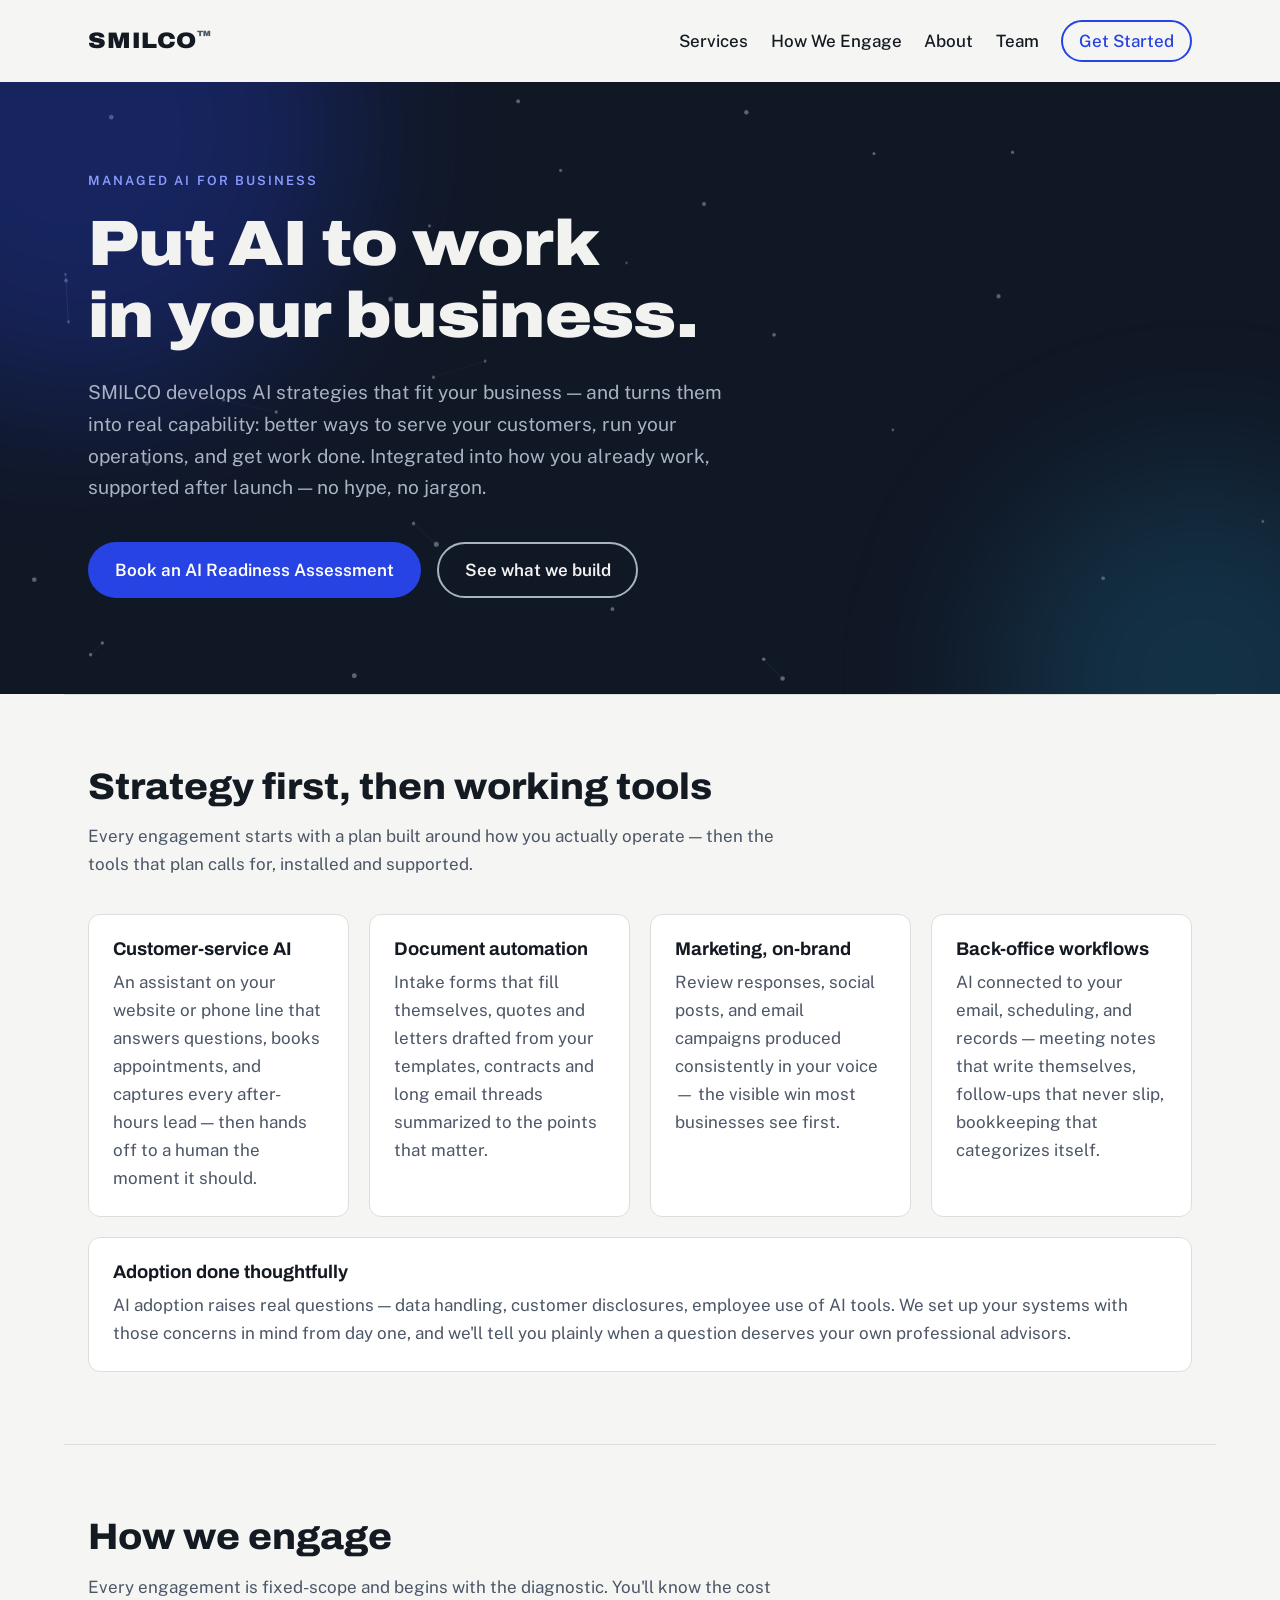
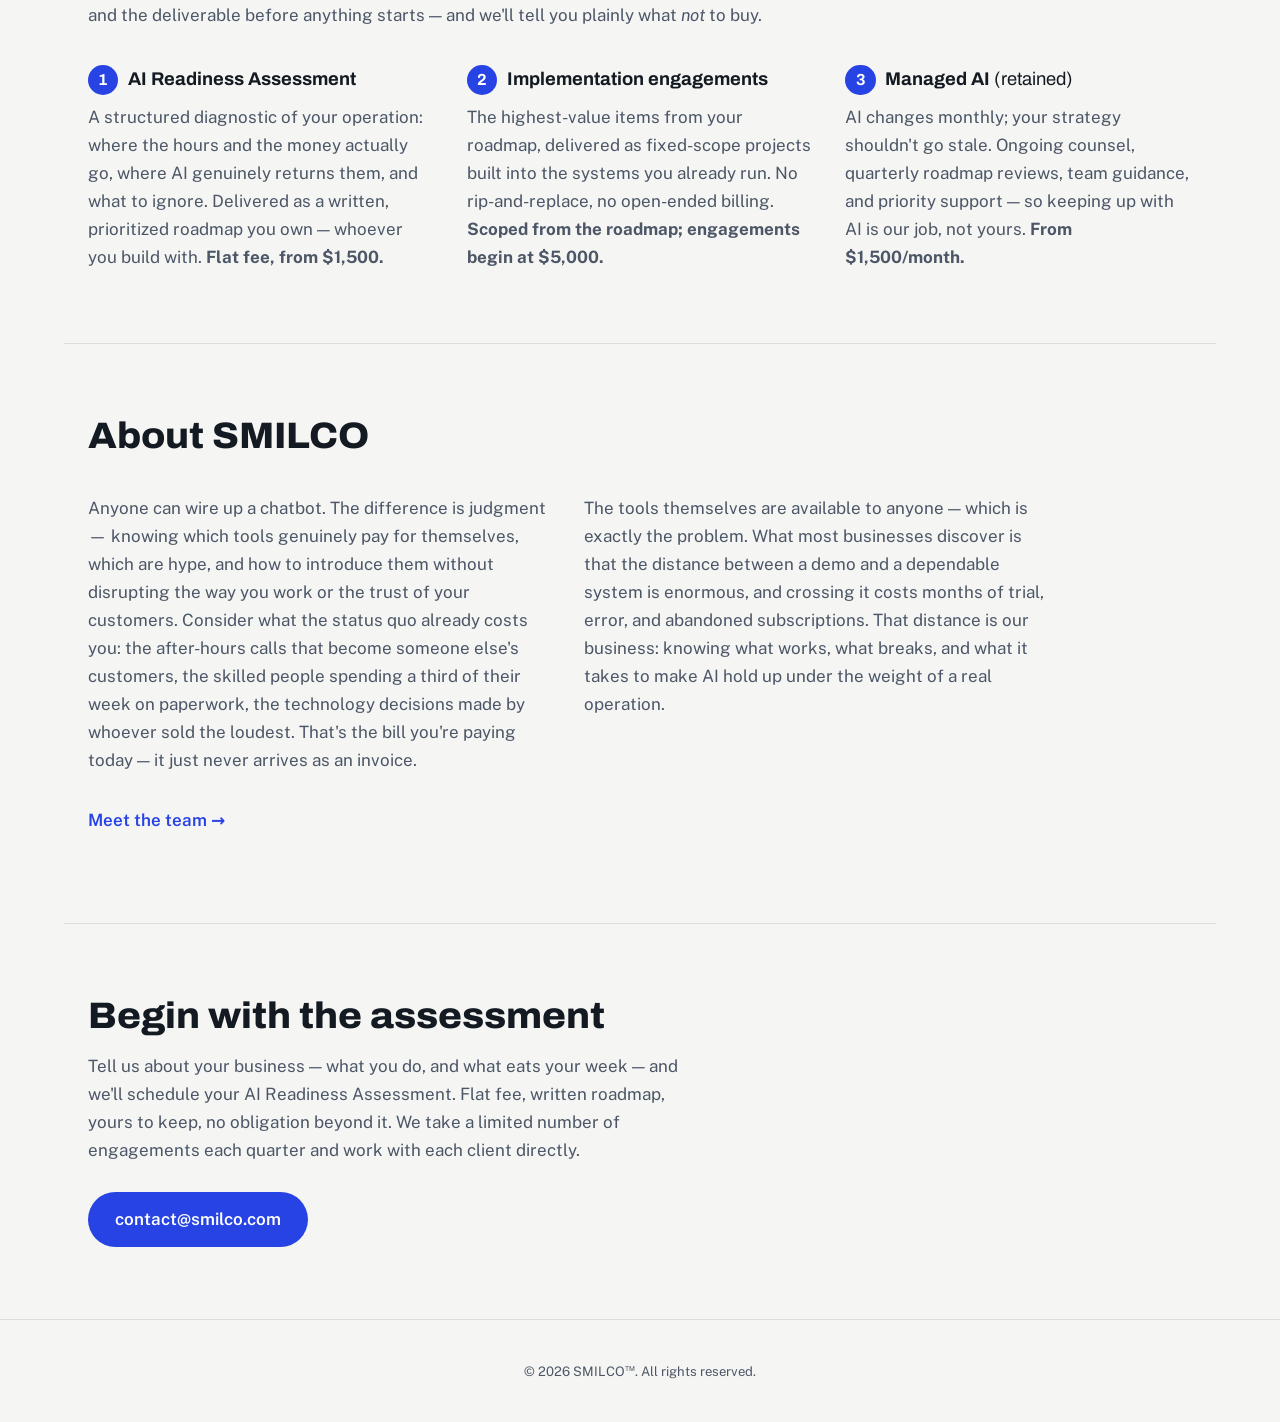
==== index.html @ 800ce917 "Category: Managed AI for business; de-small the copy Co-Authored-By: Claude Fable 5 <noreply@anthrop" ====
<!DOCTYPE html>
<html lang="en">
<head>
  <meta charset="UTF-8">
  <meta name="viewport" content="width=device-width, initial-scale=1.0">
  <title>SMILCO — Managed AI for Business</title>
  <meta name="description" content="SMILCO — managed AI for business. Strategy, implementation, and ongoing management: customer-service AI, document automation, marketing, and back-office workflows, run by principals with decades of operating experience.">
  <link rel="preconnect" href="https://fonts.googleapis.com">
  <link rel="preconnect" href="https://fonts.gstatic.com" crossorigin>
  <link href="https://fonts.googleapis.com/css2?family=Archivo:wdth,wght@62..125,400..900&family=Public+Sans:ital,wght@0,400;0,500;0,600;1,400&display=swap" rel="stylesheet">
  <link rel="stylesheet" href="css/style.css">
</head>
<body>

  <header class="site-header">
    <a class="wordmark" href="#top">SMILCO<span class="tm">™</span></a>
    <nav aria-label="Main">
      <a href="#services">Services</a>
      <a href="#how">How We Engage</a>
      <a href="#why">About</a>
      <a href="team.html">Team</a>
      <a class="nav-cta" href="#start">Get Started</a>
    </nav>
  </header>

  <main id="top">

    <section class="hero">
      <canvas id="starfield" aria-hidden="true"></canvas>
      <div class="glow one" aria-hidden="true"></div>
      <div class="glow two" aria-hidden="true"></div>
      <div class="hero-inner">
        <p class="eyebrow">Managed AI for business</p>
        <h1>Put AI to work<br>in your business.</h1>
        <p class="lede">
          SMILCO develops AI strategies that fit your business — and turns them
          into real capability: better ways to serve your customers, run your
          operations, and get work done. Integrated into how you already work,
          supported after launch — no hype, no jargon.
        </p>
        <div class="hero-actions">
          <a class="button" href="#start">Book an AI Readiness Assessment</a>
          <a class="button ghost" href="#services">See what we build</a>
        </div>
      </div>
    </section>

    <section id="services" class="services">
      <div class="section-head">
        <h2>Strategy first, then working tools</h2>
        <p>Every engagement starts with a plan built around how you actually operate — then the tools that plan calls for, installed and supported.</p>
      </div>
      <div class="service-grid">
        <article>
          <h3>Customer-service AI</h3>
          <p>An assistant on your website or phone line that answers questions,
             books appointments, and captures every after-hours lead — then hands
             off to a human the moment it should.</p>
        </article>
        <article>
          <h3>Document automation</h3>
          <p>Intake forms that fill themselves, quotes and letters drafted from
             your templates, contracts and long email threads summarized to the
             points that matter.</p>
        </article>
        <article>
          <h3>Marketing, on-brand</h3>
          <p>Review responses, social posts, and email campaigns produced
             consistently in your voice — the visible win most businesses
             see first.</p>
        </article>
        <article>
          <h3>Back-office workflows</h3>
          <p>AI connected to your email, scheduling, and records — meeting notes
             that write themselves, follow-ups that never slip, bookkeeping that
             categorizes itself.</p>
        </article>
        <article class="service-wide">
          <h3>Adoption done thoughtfully</h3>
          <p>AI adoption raises real questions — data handling, customer
             disclosures, employee use of AI tools. We set up your systems with
             those concerns in mind from day one, and we'll tell you plainly
             when a question deserves your own professional advisors.</p>
        </article>
      </div>
    </section>

    <section id="how" class="how">
      <div class="section-head">
        <h2>How we engage</h2>
        <p>Every engagement is fixed-scope and begins with the diagnostic. You'll know
           the cost and the deliverable before anything starts — and we'll tell you
           plainly what <em>not</em> to buy.</p>
      </div>
      <ol class="steps">
        <li>
          <h3>AI Readiness Assessment</h3>
          <p>A structured diagnostic of your operation: where the hours and the
             money actually go, where AI genuinely returns them, and what to
             ignore. Delivered as a written, prioritized roadmap you own —
             whoever you build with. <strong>Flat fee, from $1,500.</strong></p>
        </li>
        <li>
          <h3>Implementation engagements</h3>
          <p>The highest-value items from your roadmap, delivered as fixed-scope
             projects built into the systems you already run. No rip-and-replace,
             no open-ended billing. <strong>Scoped from the roadmap; engagements
             begin at $5,000.</strong></p>
        </li>
        <li>
          <h3>Managed AI <span style="font-weight:400">(retained)</span></h3>
          <p>AI changes monthly; your strategy shouldn't go stale. Ongoing counsel,
             quarterly roadmap reviews, team guidance, and priority support — so
             keeping up with AI is our job, not yours.
             <strong>From $1,500/month.</strong></p>
        </li>
      </ol>
    </section>

    <section id="why" class="why">
      <div class="section-head">
        <h2>About SMILCO</h2>
      </div>
      <div class="why-cols">
        <p>
          Anyone can wire up a chatbot. The difference is judgment — knowing
          which tools genuinely pay for themselves, which are hype, and how to
          introduce them without disrupting the way you work or the trust of
          your customers. Consider what the status quo already costs you: the
          after-hours calls that become someone else's customers, the skilled
          people spending a third of their week on paperwork, the technology
          decisions made by whoever sold the loudest. That's the bill you're
          paying today — it just never arrives as an invoice.
        </p>
        <p>
          The tools themselves are available to anyone — which is exactly the
          problem. What most businesses discover is that the distance between
          a demo and a dependable system is enormous, and crossing it costs
          months of trial, error, and abandoned subscriptions. That distance
          is our business: knowing what works, what breaks, and what it takes
          to make AI hold up under the weight of a real operation.
        </p>
      </div>
      <p class="team-link"><a href="team.html">Meet the team &rarr;</a></p>
    </section>

    <section id="start" class="start">
      <h2>Begin with the assessment</h2>
      <p>
        Tell us about your business — what you do, and what eats your week —
        and we'll schedule your AI Readiness Assessment. Flat fee, written
        roadmap, yours to keep, no obligation beyond it. We take a limited
        number of engagements each quarter and work with each client directly.
      </p>
      <a class="button" href="mailto:contact@smilco.com?subject=AI%20Readiness%20Assessment">contact@smilco.com</a>
    </section>

  </main>

  <footer class="site-footer">
    <p>&copy; 2026 SMILCO<sup>™</sup>. All rights reserved.</p>
  </footer>

  <script>
  (function () {
    if (window.matchMedia('(prefers-reduced-motion: reduce)').matches) return;
    var hero = document.querySelector('.hero');
    var canvas = document.getElementById('starfield');
    if (!hero || !canvas) return;
    var ctx = canvas.getContext('2d');
    var dpr = Math.min(window.devicePixelRatio || 1, 2);
    var W, H, points;

    // Constellations as normalized shapes; each drifts whole and names itself on dwell.
    var CONSTELLATIONS = [
      {
        name: 'L Y R A',
        shape: [
          { x: 0.00, y: 0.00, r: 2.6 },   // Vega
          { x: 0.045, y: 0.075, r: 1.6 }, // zeta
          { x: 0.135, y: 0.095, r: 1.5 }, // delta
          { x: 0.155, y: 0.21, r: 1.5 },  // gamma
          { x: 0.065, y: 0.19, r: 1.6 }   // beta
        ],
        lines: [[0,1],[1,2],[2,3],[3,4],[4,1]],
        home: { x: 0.62, y: 0.10 }, v: { x: 0.045, y: 0.02 }, size: 0.55
      },
      {
        name: 'L I B R A',
        shape: [
          { x: 0.00, y: 0.02, r: 2.0 },   // zubeneschamali (beta)
          { x: 0.11, y: 0.16, r: 2.1 },   // zubenelgenubi (alpha)
          { x: 0.22, y: 0.00, r: 1.6 },   // gamma
          { x: 0.15, y: 0.33, r: 1.5 },   // sigma
          { x: 0.30, y: 0.30, r: 1.4 }    // upsilon
        ],
        lines: [[0,1],[0,2],[1,2],[1,3],[2,4]],
        home: { x: 0.15, y: 0.45 }, v: { x: 0.035, y: -0.012 }, size: 0.5
      },
      {
        name: 'C O R O N A  B O R E A L I S',
        shape: [
          { x: 0.00, y: 0.10, r: 1.4 },   // iota
          { x: 0.07, y: 0.03, r: 1.5 },   // epsilon
          { x: 0.15, y: 0.00, r: 1.5 },   // delta
          { x: 0.23, y: 0.02, r: 2.3 },   // alphecca (alpha)
          { x: 0.31, y: 0.06, r: 1.5 },   // beta
          { x: 0.37, y: 0.13, r: 1.4 },   // theta
          { x: 0.41, y: 0.22, r: 1.3 }    // tau
        ],
        lines: [[0,1],[1,2],[2,3],[3,4],[4,5],[5,6]],
        home: { x: 0.55, y: 0.30 }, v: { x: -0.03, y: 0.015 }, size: 0.45
      }
    ];
    var mouse = { x: -9999, y: -9999 };
    var DWELL_MS = 550;   // linger this long before a name appears

    function resize() {
      var rect = hero.getBoundingClientRect();
      W = rect.width; H = rect.height;
      canvas.width = W * dpr; canvas.height = H * dpr;
      canvas.style.width = W + 'px'; canvas.style.height = H + 'px';
      ctx.setTransform(dpr, 0, 0, dpr, 0, 0);
      var count = Math.max(24, Math.min(60, Math.round(W * H / 24000)));
      points = [];
      for (var i = 0; i < count; i++) {
        points.push({
          x: Math.random() * W,
          y: Math.random() * H,
          vx: (Math.random() - 0.5) * 0.2,
          vy: (Math.random() - 0.5) * 0.2,
          r: 1 + Math.random() * 1.5
        });
      }
    }

    // One constellation at a time, appearing infrequently.
    var active = null;
    var nextAppearance = performance.now() + 15000 + Math.random() * 30000;
    var lastIndex = -1;

    function spawnConstellation() {
      var i;
      do { i = Math.floor(Math.random() * CONSTELLATIONS.length); }
      while (CONSTELLATIONS.length > 1 && i === lastIndex);
      lastIndex = i;
      var c = CONSTELLATIONS[i];
      var scale = Math.min(W, H) * c.size;
      var fromLeft = Math.random() < 0.5;
      active = {
        def: c,
        scale: scale,
        x: fromLeft ? -scale * 0.5 : W + scale * 0.1,
        y: H * (0.08 + Math.random() * 0.4),
        vx: (fromLeft ? 1 : -1) * (0.03 + Math.random() * 0.02),
        vy: (Math.random() - 0.5) * 0.015,
        born: performance.now(),
        hoverStart: 0,
        labelAlpha: 0
      };
    }

    var LINK = 120;
    function frame() {
      ctx.clearRect(0, 0, W, H);

      for (var i = 0; i < points.length; i++) {
        var p = points[i];
        p.x += p.vx; p.y += p.vy;
        if (p.x < -20) p.x = W + 20; else if (p.x > W + 20) p.x = -20;
        if (p.y < -20) p.y = H + 20; else if (p.y > H + 20) p.y = -20;
      }
      for (var i = 0; i < points.length; i++) {
        for (var j = i + 1; j < points.length; j++) {
          var a = points[i], b = points[j];
          var dx = a.x - b.x, dy = a.y - b.y;
          var d = Math.sqrt(dx * dx + dy * dy);
          if (d < LINK) {
            ctx.strokeStyle = 'rgba(139, 155, 255,' + (0.14 * (1 - d / LINK)) + ')';
            ctx.lineWidth = 1;
            ctx.beginPath(); ctx.moveTo(a.x, a.y); ctx.lineTo(b.x, b.y); ctx.stroke();
          }
        }
      }
      for (var i = 0; i < points.length; i++) {
        var p = points[i];
        ctx.fillStyle = 'rgba(169, 178, 194, 0.5)';
        ctx.beginPath(); ctx.arc(p.x, p.y, p.r, 0, Math.PI * 2); ctx.fill();
      }

      // Occasional visitor: at most one constellation, drifting through.
      var now = performance.now();
      if (!active && now > nextAppearance) spawnConstellation();

      if (active) {
        active.x += active.vx; active.y += active.vy;
        var gone = (active.vx > 0 && active.x - active.scale * 0.1 > W) ||
                   (active.vx < 0 && active.x + active.scale * 0.5 < 0);
        if (gone) {
          active = null;
          nextAppearance = now + 60000 + Math.random() * 120000; // 1–3 quiet minutes
        }
      }

      if (active) {
        // Fade in over first ~6s of life; brightness capped subtle.
        var age = (now - active.born) / 6000;
        var vis = Math.min(1, age);
        var def = active.def;
        var pts = def.shape.map(function (s) {
          return { x: active.x + s.x * active.scale, y: active.y + s.y * active.scale, r: s.r };
        });
        ctx.strokeStyle = 'rgba(200, 210, 255,' + (0.22 * vis) + ')';
        ctx.lineWidth = 1;
        for (var k = 0; k < def.lines.length; k++) {
          var l = def.lines[k];
          ctx.beginPath(); ctx.moveTo(pts[l[0]].x, pts[l[0]].y); ctx.lineTo(pts[l[1]].x, pts[l[1]].y); ctx.stroke();
        }
        for (var k = 0; k < pts.length; k++) {
          ctx.fillStyle = k === 0
            ? 'rgba(235, 240, 255,' + (0.95 * vis) + ')'
            : 'rgba(210, 220, 250,' + (0.8 * vis) + ')';
          ctx.beginPath(); ctx.arc(pts[k].x, pts[k].y, pts[k].r, 0, Math.PI * 2); ctx.fill();
        }

        // Dwell-hover: linger near it and its name fades in.
        var minX = pts[0].x, maxX = pts[0].x, minY = pts[0].y, maxY = pts[0].y;
        for (var k = 1; k < pts.length; k++) {
          minX = Math.min(minX, pts[k].x); maxX = Math.max(maxX, pts[k].x);
          minY = Math.min(minY, pts[k].y); maxY = Math.max(maxY, pts[k].y);
        }
        var PAD = 28;
        var near = mouse.x > minX - PAD && mouse.x < maxX + PAD &&
                   mouse.y > minY - PAD && mouse.y < maxY + PAD;
        if (near) {
          if (!active.hoverStart) active.hoverStart = now;
          if (now - active.hoverStart > DWELL_MS) active.labelAlpha = Math.min(1, active.labelAlpha + 0.04);
        } else {
          active.hoverStart = 0;
          active.labelAlpha = Math.max(0, active.labelAlpha - 0.03);
        }
        if (active.labelAlpha > 0) {
          ctx.font = '500 12px "Public Sans", system-ui, sans-serif';
          ctx.textAlign = 'left';
          ctx.textBaseline = 'middle';
          var lx = maxX + 16, ly = minY + (maxY - minY) * 0.5;
          if (lx + 110 > W) { ctx.textAlign = 'right'; lx = minX - 16; }
          ctx.fillStyle = 'rgba(200, 210, 255,' + (0.55 * active.labelAlpha * vis) + ')';
          ctx.fillText(def.name, lx, ly);
        }
      }

      requestAnimationFrame(frame);
    }

    hero.addEventListener('mousemove', function (e) {
      var rect = canvas.getBoundingClientRect();
      mouse.x = e.clientX - rect.left;
      mouse.y = e.clientY - rect.top;
    });
    hero.addEventListener('mouseleave', function () {
      mouse.x = -9999; mouse.y = -9999;
    });

    window.addEventListener('resize', resize);
    resize();
    requestAnimationFrame(frame);
  })();
  </script>

</body>
</html>
---- css/style.css ----
:root {
  --paper: #F5F6F4;
  --panel: #FFFFFF;
  --ink: #141A22;
  --slate: #4C5666;
  --accent: #2743E3;
  --accent-ink: #1B2FA8;
  --hero-bg: #101725;
  --hero-ink: #F2F3F0;
  --hero-slate: #A9B2C2;
  --line: #DCDFD9;
}

@media (prefers-color-scheme: dark) {
  :root {
    --paper: #12151B;
    --panel: #1A1F28;
    --ink: #ECEDE8;
    --slate: #A4ADBC;
    --accent: #7A8DFF;
    --accent-ink: #9DACFF;
    --hero-bg: #0B0F16;
    --line: #2A2F3A;
  }
}

* { box-sizing: border-box; }

body {
  margin: 0;
  background: var(--paper);
  color: var(--ink);
  font-family: "Public Sans", system-ui, sans-serif;
  font-size: 1.0625rem;
  line-height: 1.65;
}

h1, h2, h3, .wordmark {
  font-family: "Archivo", system-ui, sans-serif;
  line-height: 1.12;
  text-wrap: balance;
  margin: 0;
}

/* Header */
.site-header {
  display: flex;
  align-items: center;
  justify-content: space-between;
  gap: 1.5rem;
  max-width: 72rem;
  margin: 0 auto;
  padding: 1.25rem 1.5rem;
}

.wordmark {
  font-weight: 900;
  font-stretch: 110%;
  font-size: 1.4rem;
  letter-spacing: 0.04em;
  color: var(--ink);
  text-decoration: none;
}

.wordmark .tm { font-size: 0.6em; vertical-align: super; color: var(--slate); }

.site-header nav { display: flex; align-items: center; gap: 1.4rem; flex-wrap: wrap; }

.site-header nav a { color: var(--ink); text-decoration: none; font-weight: 500; }
.site-header nav a:hover { color: var(--accent); }

.nav-cta {
  border: 2px solid var(--accent);
  border-radius: 999px;
  padding: 0.3rem 1rem;
  color: var(--accent) !important;
}
.nav-cta:hover { background: var(--accent); color: #fff !important; }

/* Buttons */
.button {
  display: inline-block;
  background: var(--accent);
  color: #fff;
  font-weight: 600;
  text-decoration: none;
  padding: 0.85rem 1.7rem;
  border-radius: 999px;
}
.button:hover { background: var(--accent-ink); }

.button.ghost {
  background: transparent;
  border: 2px solid var(--hero-slate);
  color: var(--hero-ink);
  padding: calc(0.85rem - 2px) calc(1.7rem - 2px);
}
.button.ghost:hover { border-color: var(--hero-ink); background: transparent; }

/* Hero — dark panel with star field */
.hero {
  background: var(--hero-bg);
  color: var(--hero-ink);
  position: relative;
  overflow: hidden;
}

.hero #starfield {
  position: absolute;
  inset: 0;
  z-index: 0;
}

.hero .glow {
  position: absolute;
  border-radius: 50%;
  filter: blur(80px);
  opacity: 0.3;
  z-index: 0;
  animation: drift 30s ease-in-out infinite alternate;
}

.hero .glow.one {
  width: 34rem; height: 34rem;
  left: -12rem; top: -14rem;
  background: #2743E3;
}

.hero .glow.two {
  width: 26rem; height: 26rem;
  right: -8rem; bottom: -12rem;
  background: #1B6E8F;
  animation-duration: 40s;
  animation-delay: -15s;
}

@keyframes drift {
  from { transform: translate(0, 0) scale(1); }
  to   { transform: translate(6rem, 4rem) scale(1.15); }
}

.hero-inner { position: relative; z-index: 1; }

@media (prefers-reduced-motion: reduce) {
  .hero .glow { animation: none; }
  .hero #starfield { display: none; }
}

.hero-inner {
  max-width: 72rem;
  margin: 0 auto;
  padding: 5.5rem 1.5rem 6rem;
}

.eyebrow {
  text-transform: uppercase;
  letter-spacing: 0.16em;
  font-size: 0.8rem;
  font-weight: 600;
  color: var(--accent-ink);
  margin: 0 0 1.1rem;
}

.hero .eyebrow { color: #8B9BFF; }

.hero h1 {
  font-weight: 900;
  font-stretch: 112%;
  font-size: clamp(2.2rem, 5.5vw, 4rem);
  letter-spacing: -0.01em;
}

.hero .lede {
  max-width: 40rem;
  font-size: 1.2rem;
  color: var(--hero-slate);
  margin: 1.6rem 0 2.4rem;
}

.hero-actions { display: flex; gap: 1rem; flex-wrap: wrap; }

/* Section scaffolding */
main > section:not(.hero) {
  max-width: 72rem;
  margin: 0 auto;
  padding: 4.5rem 1.5rem;
}

main > section + section:not(.hero) { border-top: 1px solid var(--line); }

.section-head { max-width: 44rem; margin-bottom: 2.25rem; }

h2 {
  font-weight: 800;
  font-stretch: 105%;
  font-size: clamp(1.6rem, 3.5vw, 2.3rem);
  margin-bottom: 0.9rem;
}

.section-head p { color: var(--slate); margin: 0; }

/* Services */
.service-grid {
  display: grid;
  grid-template-columns: repeat(auto-fit, minmax(16rem, 1fr));
  gap: 1.25rem;
}

.service-grid article {
  background: var(--panel);
  border: 1px solid var(--line);
  border-radius: 12px;
  padding: 1.5rem;
}

.service-grid .service-wide { grid-column: 1 / -1; }

.service-grid h3 { font-weight: 700; font-size: 1.15rem; margin-bottom: 0.5rem; }
.service-grid p { margin: 0; color: var(--slate); }

/* How it works */
.steps {
  list-style: none;
  counter-reset: step;
  margin: 0;
  padding: 0;
  display: grid;
  grid-template-columns: repeat(auto-fit, minmax(16rem, 1fr));
  gap: 2rem;
}

.steps li { counter-increment: step; }

.steps h3 {
  font-weight: 700;
  font-size: 1.15rem;
  margin-bottom: 0.5rem;
}

.steps h3::before {
  content: counter(step);
  display: inline-flex;
  align-items: center;
  justify-content: center;
  width: 1.9rem;
  height: 1.9rem;
  margin-right: 0.6rem;
  border-radius: 50%;
  background: var(--accent);
  color: #fff;
  font-size: 1rem;
  font-weight: 700;
}

.steps p { margin: 0; color: var(--slate); }

/* Why */
.why-cols {
  display: grid;
  grid-template-columns: repeat(auto-fit, minmax(20rem, 1fr));
  gap: 2rem;
  max-width: 60rem;
}

.why-cols p { margin: 0; color: var(--slate); }
.why-cols strong { color: var(--ink); }

.team {
  display: grid;
  grid-template-columns: repeat(auto-fit, minmax(20rem, 1fr));
  gap: 1.25rem;
  margin-top: 2.5rem;
  max-width: 60rem;
}

.person {
  background: var(--panel);
  border: 1px solid var(--line);
  border-radius: 12px;
  padding: 1.75rem;
}

.person h3 {
  font-weight: 700;
  font-size: 1.2rem;
  margin-bottom: 0.75rem;
  display: flex;
  align-items: baseline;
  gap: 0.75rem;
  flex-wrap: wrap;
}

.person .role {
  font-family: "Public Sans", system-ui, sans-serif;
  font-size: 0.78rem;
  font-weight: 600;
  text-transform: uppercase;
  letter-spacing: 0.08em;
  color: var(--accent-ink);
}

.person p { margin: 0; color: var(--slate); }
.person strong { color: var(--ink); }

/* Start */
.start { text-align: left; }
.start p { max-width: 38rem; color: var(--slate); margin: 0 0 1.75rem; }

/* Footer */
.site-footer {
  border-top: 1px solid var(--line);
  padding: 2rem 1.5rem;
  font-size: 0.82rem;
  color: var(--slate);
  text-align: center;
}

.site-footer p { max-width: 56rem; margin: 0.4rem auto; }

/* Team page */
.team-link { margin-top: 2rem; }
.team-link a { color: var(--accent); font-weight: 600; text-decoration: none; }
.team-link a:hover { text-decoration: underline; }
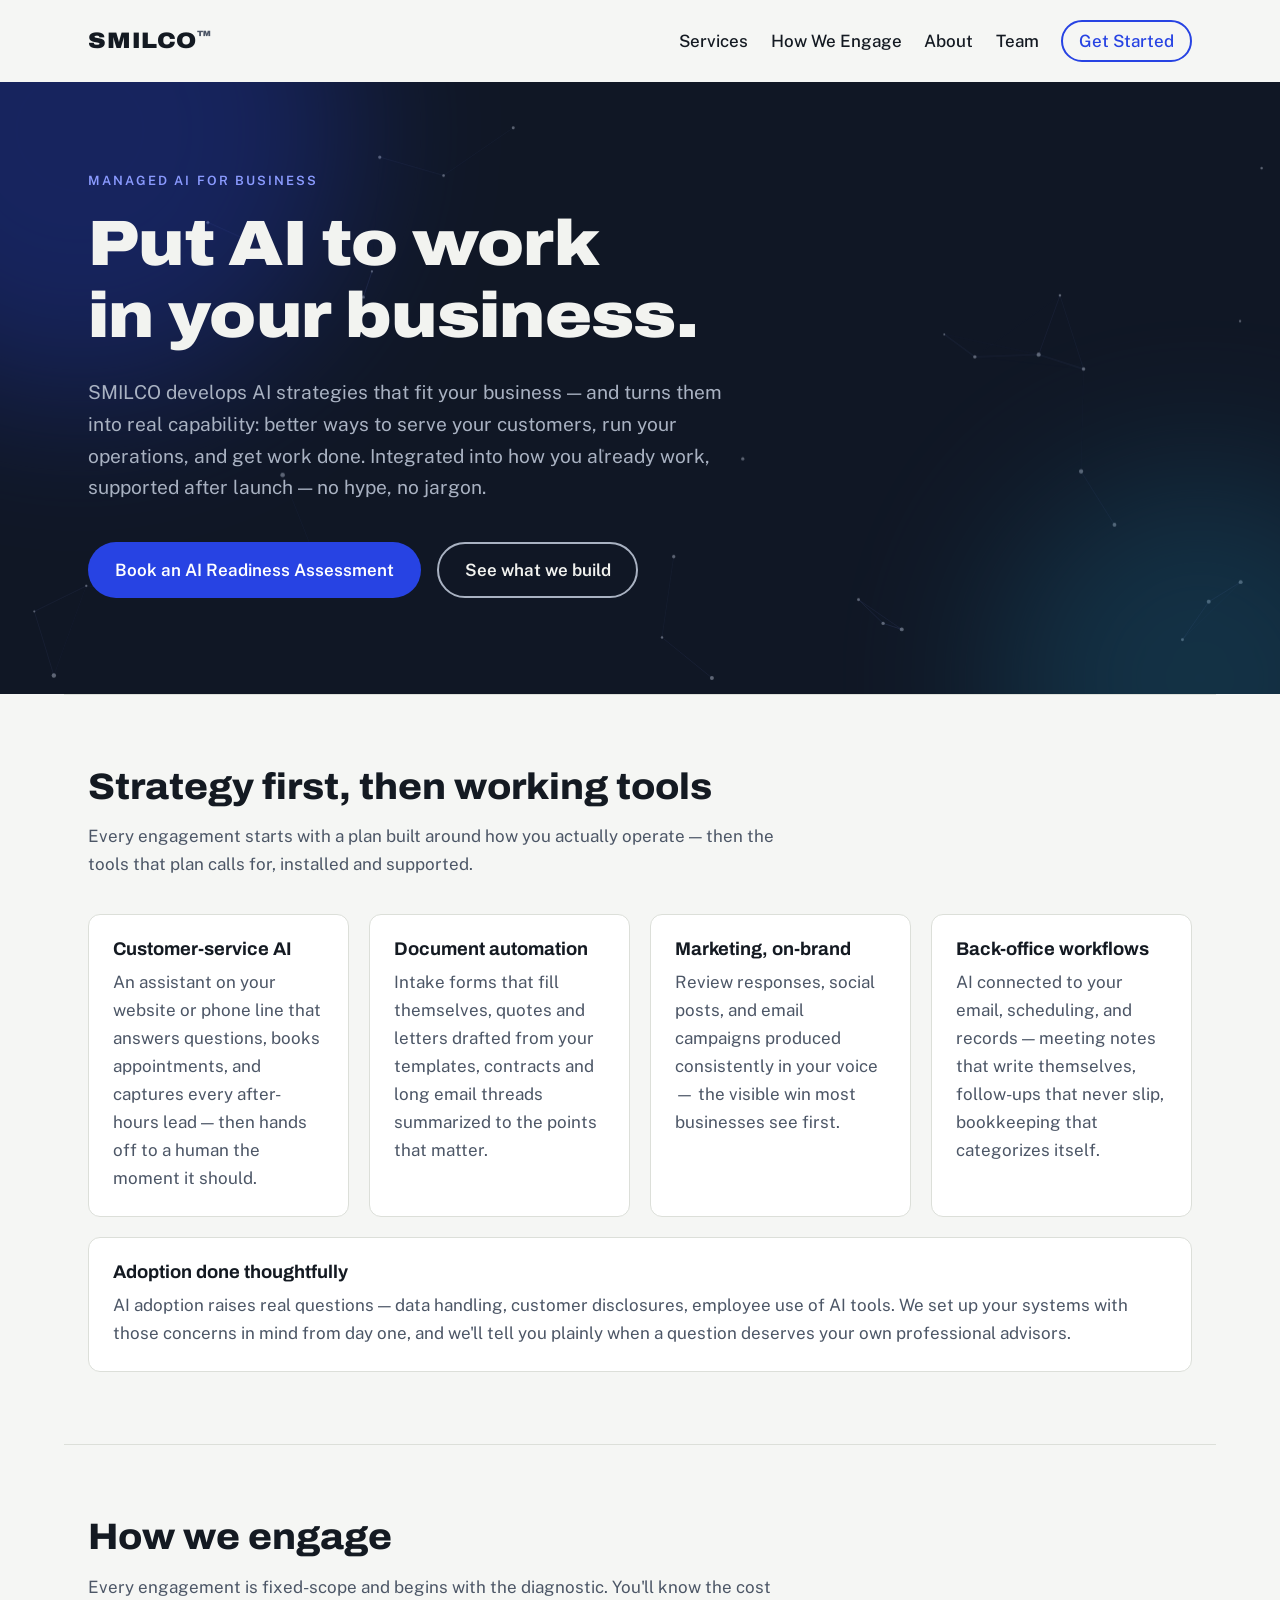
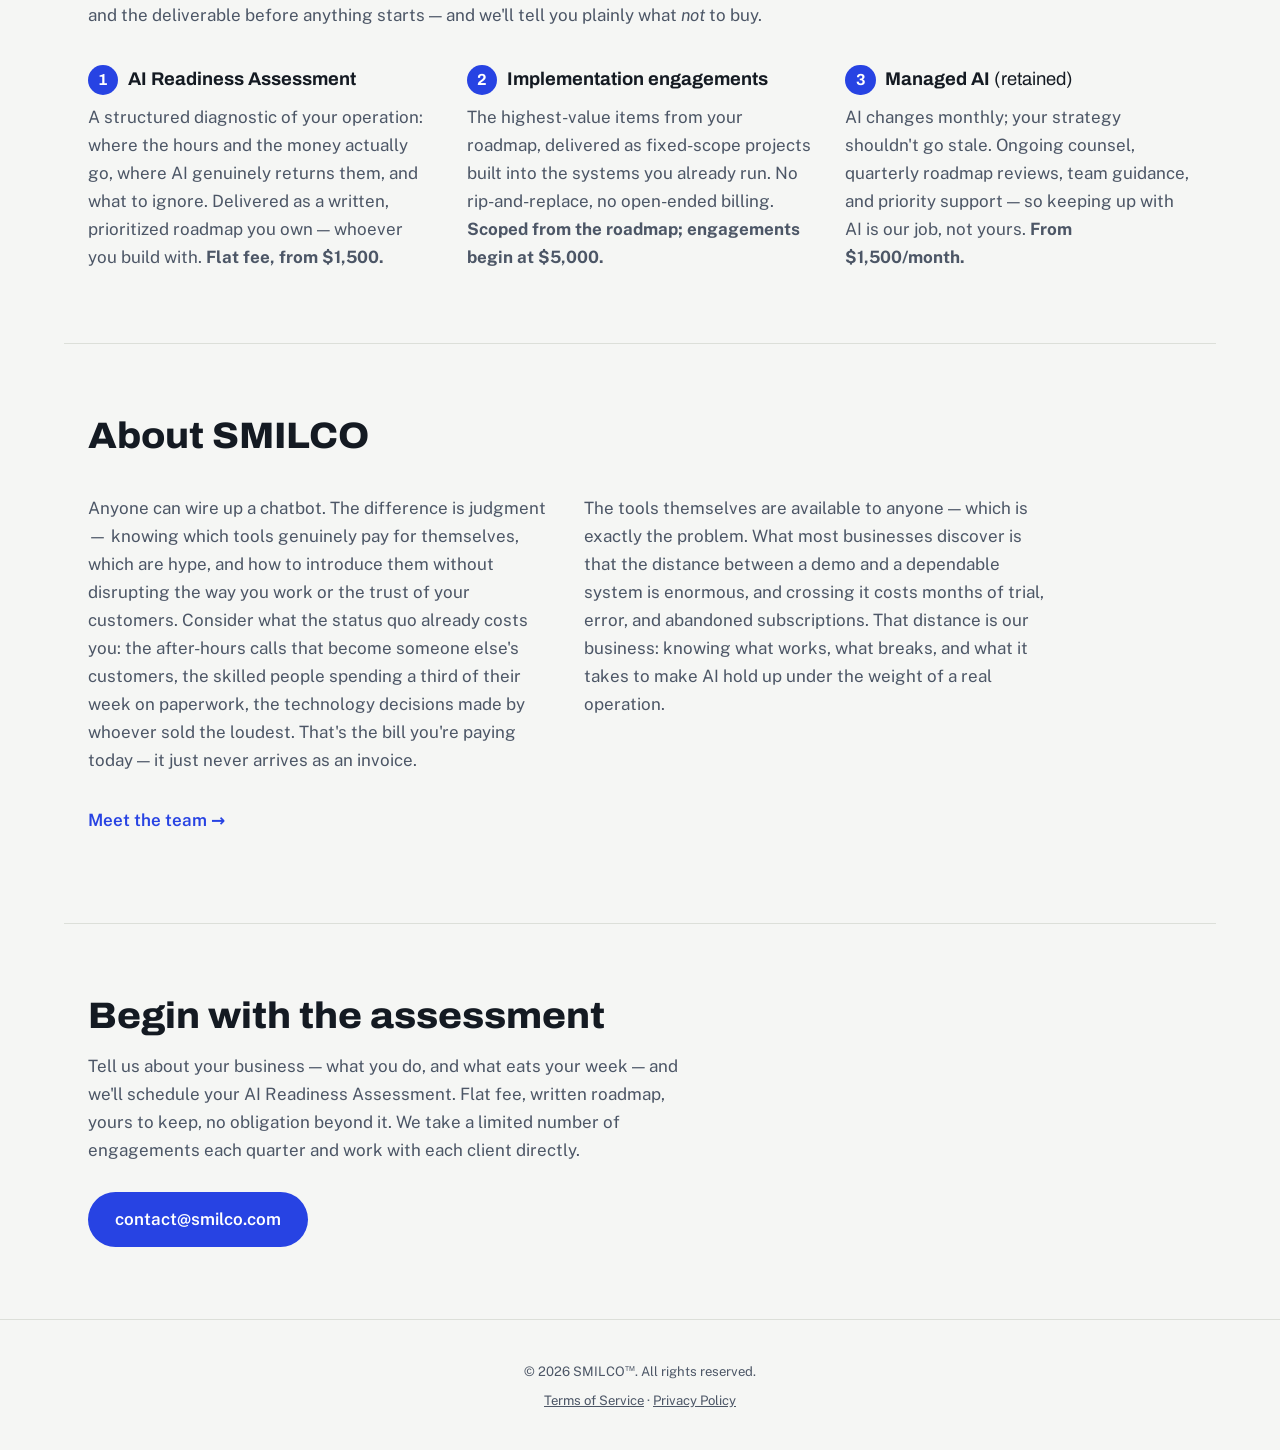
==== commit ea397737: "Terms of Service and Privacy Policy pages, footer links site-wide Co-Authored-By: Claude Fable 5 <no" ====
--- a/index.html
+++ b/index.html
@@ -159,6 +159,7 @@
 
   <footer class="site-footer">
     <p>&copy; 2026 SMILCO<sup>™</sup>. All rights reserved.</p>
+    <p><a href="terms.html">Terms of Service</a> &middot; <a href="privacy.html">Privacy Policy</a></p>
   </footer>
 
   <script>
--- a/css/style.css
+++ b/css/style.css
@@ -321,3 +321,11 @@
 .team-link { margin-top: 2rem; }
 .team-link a { color: var(--accent); font-weight: 600; text-decoration: none; }
 .team-link a:hover { text-decoration: underline; }
+
+/* Legal pages */
+.legal-body { max-width: 44rem; }
+.legal-body h3 { font-weight: 700; font-size: 1.1rem; margin: 1.75rem 0 0.5rem; }
+.legal-body p { color: var(--slate); margin: 0 0 0.75rem; }
+.legal-body a { color: var(--accent); }
+.site-footer a { color: var(--slate); }
+.site-footer a:hover { color: var(--accent); }
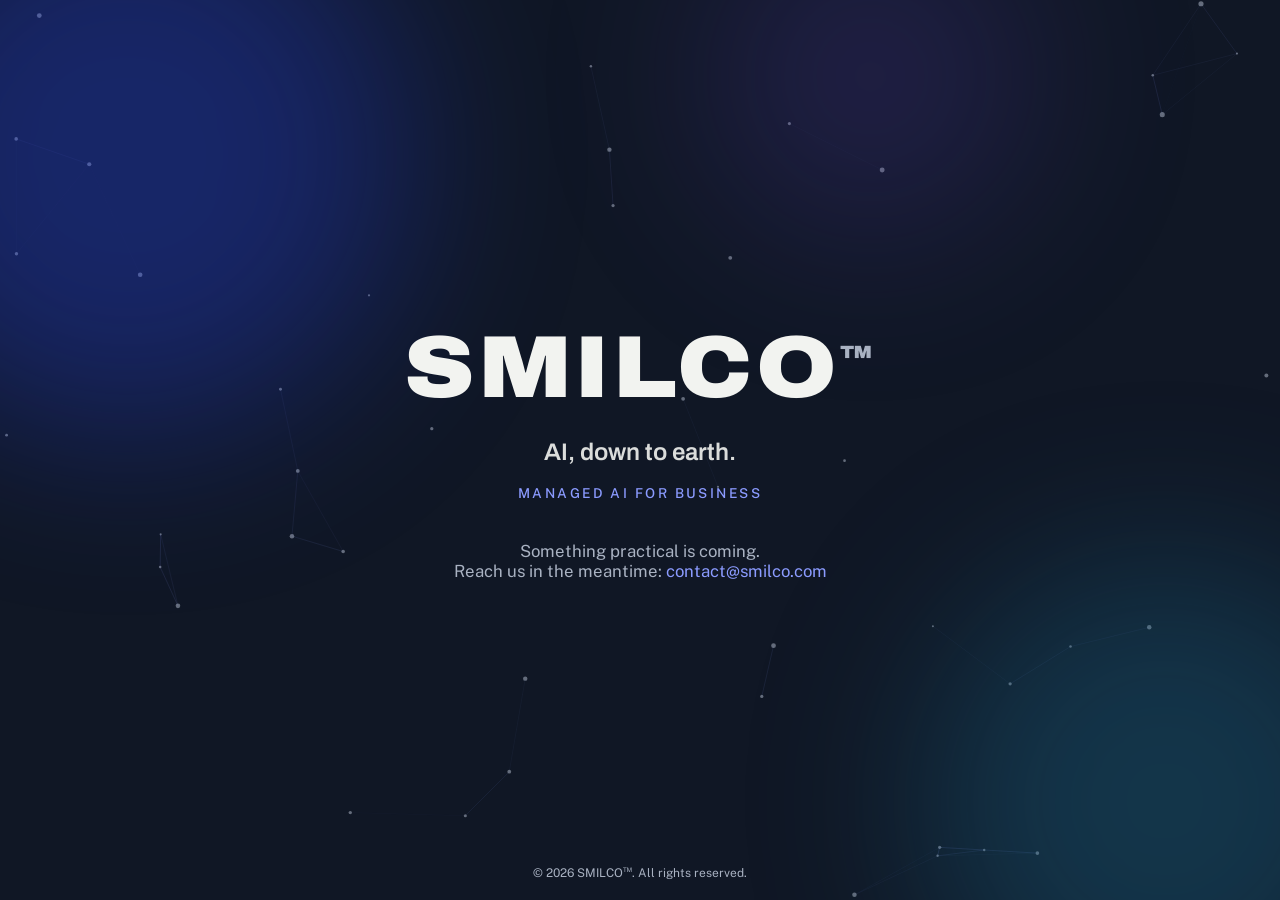
==== commit aada52c3: "Coming soon: AI, down to earth — Managed AI for business Co-Authored-By: Claude Fable 5 <noreply@ant" ====
--- a/index.html
+++ b/index.html
@@ -4,267 +4,172 @@
   <meta charset="UTF-8">
   <meta name="viewport" content="width=device-width, initial-scale=1.0">
   <title>SMILCO — Managed AI for Business</title>
-  <meta name="description" content="SMILCO — managed AI for business. Strategy, implementation, and ongoing management: customer-service AI, document automation, marketing, and back-office workflows, run by principals with decades of operating experience.">
+  <meta name="description" content="SMILCO — managed AI for business. AI, down to earth. Launching soon.">
   <link rel="preconnect" href="https://fonts.googleapis.com">
   <link rel="preconnect" href="https://fonts.gstatic.com" crossorigin>
-  <link href="https://fonts.googleapis.com/css2?family=Archivo:wdth,wght@62..125,400..900&family=Public+Sans:ital,wght@0,400;0,500;0,600;1,400&display=swap" rel="stylesheet">
-  <link rel="stylesheet" href="css/style.css">
+  <link href="https://fonts.googleapis.com/css2?family=Archivo:wdth,wght@62..125,400..900&family=Public+Sans:wght@400;500&display=swap" rel="stylesheet">
+  <style>
+    :root {
+      --bg: #101725;
+      --ink: #F2F3F0;
+      --slate: #A9B2C2;
+      --accent: #8B9BFF;
+    }
+    * { box-sizing: border-box; }
+    html, body { height: 100%; }
+    body {
+      margin: 0;
+      min-height: 100vh;
+      display: flex;
+      align-items: center;
+      justify-content: center;
+      background: var(--bg);
+      color: var(--ink);
+      font-family: "Public Sans", system-ui, sans-serif;
+      text-align: center;
+      padding: 1.5rem;
+      overflow: hidden;
+    }
+
+    /* --- Ambient background layers --- */
+    #net {
+      position: fixed;
+      inset: 0;
+      z-index: 0;
+    }
+    .glow {
+      position: fixed;
+      border-radius: 50%;
+      filter: blur(90px);
+      opacity: 0.35;
+      z-index: 0;
+      animation: drift 26s ease-in-out infinite alternate;
+    }
+    .glow.one {
+      width: 44vw; height: 44vw;
+      left: -12vw; top: -14vh;
+      background: #2743E3;
+    }
+    .glow.two {
+      width: 38vw; height: 38vw;
+      right: -10vw; bottom: -16vh;
+      background: #1B6E8F;
+      animation-duration: 34s;
+      animation-delay: -12s;
+    }
+    .glow.three {
+      width: 26vw; height: 26vw;
+      left: 55vw; top: -10vh;
+      background: #5A3FB8;
+      animation-duration: 42s;
+      animation-delay: -20s;
+      opacity: 0.22;
+    }
+    @keyframes drift {
+      from { transform: translate(0, 0) scale(1); }
+      to   { transform: translate(9vw, 7vh) scale(1.18); }
+    }
+
+    main, footer { position: relative; z-index: 1; }
+
+    .wordmark {
+      font-family: "Archivo", system-ui, sans-serif;
+      font-weight: 900;
+      font-stretch: 112%;
+      font-size: clamp(2.8rem, 10vw, 5.5rem);
+      letter-spacing: 0.04em;
+      margin: 0;
+      animation: rise 1.1s cubic-bezier(0.2, 0.7, 0.2, 1) both;
+    }
+    .wordmark sup { font-size: 0.35em; color: var(--slate); }
+    .motto {
+      font-family: "Archivo", system-ui, sans-serif;
+      font-weight: 600;
+      font-size: clamp(1.1rem, 3vw, 1.5rem);
+      color: var(--ink);
+      margin: 1.5rem 0 0;
+      opacity: 0.9;
+    }
+    .tagline {
+      text-transform: uppercase;
+      letter-spacing: 0.18em;
+      font-size: 0.85rem;
+      font-weight: 500;
+      color: var(--accent);
+      margin: 1.25rem 0 0;
+      animation: rise 1.1s 0.25s cubic-bezier(0.2, 0.7, 0.2, 1) both;
+    }
+    .soon {
+      color: var(--slate);
+      margin: 2.5rem 0 0;
+      font-size: 1.05rem;
+      animation: rise 1.1s 0.5s cubic-bezier(0.2, 0.7, 0.2, 1) both;
+    }
+    @keyframes rise {
+      from { opacity: 0; transform: translateY(18px); }
+      to   { opacity: 1; transform: translateY(0); }
+    }
+    a { color: var(--accent); text-decoration: none; }
+    a:hover { text-decoration: underline; }
+    footer {
+      position: fixed;
+      bottom: 1.25rem;
+      left: 0; right: 0;
+      font-size: 0.75rem;
+      color: var(--slate);
+      padding: 0 1.5rem;
+    }
+
+    @media (prefers-reduced-motion: reduce) {
+      .glow, .wordmark, .tagline, .soon { animation: none; }
+      #net { display: none; }
+    }
+  </style>
 </head>
 <body>
-
-  <header class="site-header">
-    <a class="wordmark" href="#top">SMILCO<span class="tm">™</span></a>
-    <nav aria-label="Main">
-      <a href="#services">Services</a>
-      <a href="#how">How We Engage</a>
-      <a href="#why">About</a>
-      <a href="team.html">Team</a>
-      <a class="nav-cta" href="#start">Get Started</a>
-    </nav>
-  </header>
-
-  <main id="top">
-
-    <section class="hero">
-      <canvas id="starfield" aria-hidden="true"></canvas>
-      <div class="glow one" aria-hidden="true"></div>
-      <div class="glow two" aria-hidden="true"></div>
-      <div class="hero-inner">
-        <p class="eyebrow">Managed AI for business</p>
-        <h1>Put AI to work<br>in your business.</h1>
-        <p class="lede">
-          SMILCO develops AI strategies that fit your business — and turns them
-          into real capability: better ways to serve your customers, run your
-          operations, and get work done. Integrated into how you already work,
-          supported after launch — no hype, no jargon.
-        </p>
-        <div class="hero-actions">
-          <a class="button" href="#start">Book an AI Readiness Assessment</a>
-          <a class="button ghost" href="#services">See what we build</a>
-        </div>
-      </div>
-    </section>
-
-    <section id="services" class="services">
-      <div class="section-head">
-        <h2>Strategy first, then working tools</h2>
-        <p>Every engagement starts with a plan built around how you actually operate — then the tools that plan calls for, installed and supported.</p>
-      </div>
-      <div class="service-grid">
-        <article>
-          <h3>Customer-service AI</h3>
-          <p>An assistant on your website or phone line that answers questions,
-             books appointments, and captures every after-hours lead — then hands
-             off to a human the moment it should.</p>
-        </article>
-        <article>
-          <h3>Document automation</h3>
-          <p>Intake forms that fill themselves, quotes and letters drafted from
-             your templates, contracts and long email threads summarized to the
-             points that matter.</p>
-        </article>
-        <article>
-          <h3>Marketing, on-brand</h3>
-          <p>Review responses, social posts, and email campaigns produced
-             consistently in your voice — the visible win most businesses
-             see first.</p>
-        </article>
-        <article>
-          <h3>Back-office workflows</h3>
-          <p>AI connected to your email, scheduling, and records — meeting notes
-             that write themselves, follow-ups that never slip, bookkeeping that
-             categorizes itself.</p>
-        </article>
-        <article class="service-wide">
-          <h3>Adoption done thoughtfully</h3>
-          <p>AI adoption raises real questions — data handling, customer
-             disclosures, employee use of AI tools. We set up your systems with
-             those concerns in mind from day one, and we'll tell you plainly
-             when a question deserves your own professional advisors.</p>
-        </article>
-      </div>
-    </section>
-
-    <section id="how" class="how">
-      <div class="section-head">
-        <h2>How we engage</h2>
-        <p>Every engagement is fixed-scope and begins with the diagnostic. You'll know
-           the cost and the deliverable before anything starts — and we'll tell you
-           plainly what <em>not</em> to buy.</p>
-      </div>
-      <ol class="steps">
-        <li>
-          <h3>AI Readiness Assessment</h3>
-          <p>A structured diagnostic of your operation: where the hours and the
-             money actually go, where AI genuinely returns them, and what to
-             ignore. Delivered as a written, prioritized roadmap you own —
-             whoever you build with. <strong>Flat fee, from $1,500.</strong></p>
-        </li>
-        <li>
-          <h3>Implementation engagements</h3>
-          <p>The highest-value items from your roadmap, delivered as fixed-scope
-             projects built into the systems you already run. No rip-and-replace,
-             no open-ended billing. <strong>Scoped from the roadmap; engagements
-             begin at $5,000.</strong></p>
-        </li>
-        <li>
-          <h3>Managed AI <span style="font-weight:400">(retained)</span></h3>
-          <p>AI changes monthly; your strategy shouldn't go stale. Ongoing counsel,
-             quarterly roadmap reviews, team guidance, and priority support — so
-             keeping up with AI is our job, not yours.
-             <strong>From $1,500/month.</strong></p>
-        </li>
-      </ol>
-    </section>
-
-    <section id="why" class="why">
-      <div class="section-head">
-        <h2>About SMILCO</h2>
-      </div>
-      <div class="why-cols">
-        <p>
-          Anyone can wire up a chatbot. The difference is judgment — knowing
-          which tools genuinely pay for themselves, which are hype, and how to
-          introduce them without disrupting the way you work or the trust of
-          your customers. Consider what the status quo already costs you: the
-          after-hours calls that become someone else's customers, the skilled
-          people spending a third of their week on paperwork, the technology
-          decisions made by whoever sold the loudest. That's the bill you're
-          paying today — it just never arrives as an invoice.
-        </p>
-        <p>
-          The tools themselves are available to anyone — which is exactly the
-          problem. What most businesses discover is that the distance between
-          a demo and a dependable system is enormous, and crossing it costs
-          months of trial, error, and abandoned subscriptions. That distance
-          is our business: knowing what works, what breaks, and what it takes
-          to make AI hold up under the weight of a real operation.
-        </p>
-      </div>
-      <p class="team-link"><a href="team.html">Meet the team &rarr;</a></p>
-    </section>
-
-    <section id="start" class="start">
-      <h2>Begin with the assessment</h2>
-      <p>
-        Tell us about your business — what you do, and what eats your week —
-        and we'll schedule your AI Readiness Assessment. Flat fee, written
-        roadmap, yours to keep, no obligation beyond it. We take a limited
-        number of engagements each quarter and work with each client directly.
-      </p>
-      <a class="button" href="mailto:contact@smilco.com?subject=AI%20Readiness%20Assessment">contact@smilco.com</a>
-    </section>
-
+  <canvas id="net" aria-hidden="true"></canvas>
+  <div class="glow one" aria-hidden="true"></div>
+  <div class="glow two" aria-hidden="true"></div>
+  <div class="glow three" aria-hidden="true"></div>
+
+  <main>
+    <h1 class="wordmark">SMILCO<sup>&#8482;</sup></h1>
+    <p class="motto">AI, down to earth.</p>
+    <p class="tagline">Managed AI for business</p>
+    <p class="soon">Something practical is coming.<br>
+       Reach us in the meantime: <a href="mailto:contact@smilco.com">contact@smilco.com</a></p>
   </main>
-
-  <footer class="site-footer">
-    <p>&copy; 2026 SMILCO<sup>™</sup>. All rights reserved.</p>
-    <p><a href="terms.html">Terms of Service</a> &middot; <a href="privacy.html">Privacy Policy</a></p>
-  </footer>
+  <footer>&copy; 2026 SMILCO<sup>™</sup>. All rights reserved.</footer>
 
   <script>
   (function () {
     if (window.matchMedia('(prefers-reduced-motion: reduce)').matches) return;
-    var hero = document.querySelector('.hero');
-    var canvas = document.getElementById('starfield');
-    if (!hero || !canvas) return;
+    var canvas = document.getElementById('net');
     var ctx = canvas.getContext('2d');
     var dpr = Math.min(window.devicePixelRatio || 1, 2);
     var W, H, points;
 
-    // Constellations as normalized shapes; each drifts whole and names itself on dwell.
-    var CONSTELLATIONS = [
-      {
-        name: 'L Y R A',
-        shape: [
-          { x: 0.00, y: 0.00, r: 2.6 },   // Vega
-          { x: 0.045, y: 0.075, r: 1.6 }, // zeta
-          { x: 0.135, y: 0.095, r: 1.5 }, // delta
-          { x: 0.155, y: 0.21, r: 1.5 },  // gamma
-          { x: 0.065, y: 0.19, r: 1.6 }   // beta
-        ],
-        lines: [[0,1],[1,2],[2,3],[3,4],[4,1]],
-        home: { x: 0.62, y: 0.10 }, v: { x: 0.045, y: 0.02 }, size: 0.55
-      },
-      {
-        name: 'L I B R A',
-        shape: [
-          { x: 0.00, y: 0.02, r: 2.0 },   // zubeneschamali (beta)
-          { x: 0.11, y: 0.16, r: 2.1 },   // zubenelgenubi (alpha)
-          { x: 0.22, y: 0.00, r: 1.6 },   // gamma
-          { x: 0.15, y: 0.33, r: 1.5 },   // sigma
-          { x: 0.30, y: 0.30, r: 1.4 }    // upsilon
-        ],
-        lines: [[0,1],[0,2],[1,2],[1,3],[2,4]],
-        home: { x: 0.15, y: 0.45 }, v: { x: 0.035, y: -0.012 }, size: 0.5
-      },
-      {
-        name: 'C O R O N A  B O R E A L I S',
-        shape: [
-          { x: 0.00, y: 0.10, r: 1.4 },   // iota
-          { x: 0.07, y: 0.03, r: 1.5 },   // epsilon
-          { x: 0.15, y: 0.00, r: 1.5 },   // delta
-          { x: 0.23, y: 0.02, r: 2.3 },   // alphecca (alpha)
-          { x: 0.31, y: 0.06, r: 1.5 },   // beta
-          { x: 0.37, y: 0.13, r: 1.4 },   // theta
-          { x: 0.41, y: 0.22, r: 1.3 }    // tau
-        ],
-        lines: [[0,1],[1,2],[2,3],[3,4],[4,5],[5,6]],
-        home: { x: 0.55, y: 0.30 }, v: { x: -0.03, y: 0.015 }, size: 0.45
-      }
-    ];
-    var mouse = { x: -9999, y: -9999 };
-    var DWELL_MS = 550;   // linger this long before a name appears
-
     function resize() {
-      var rect = hero.getBoundingClientRect();
-      W = rect.width; H = rect.height;
+      W = window.innerWidth; H = window.innerHeight;
       canvas.width = W * dpr; canvas.height = H * dpr;
       canvas.style.width = W + 'px'; canvas.style.height = H + 'px';
       ctx.setTransform(dpr, 0, 0, dpr, 0, 0);
-      var count = Math.max(24, Math.min(60, Math.round(W * H / 24000)));
+      var count = Math.max(28, Math.min(70, Math.round(W * H / 26000)));
       points = [];
       for (var i = 0; i < count; i++) {
         points.push({
           x: Math.random() * W,
           y: Math.random() * H,
-          vx: (Math.random() - 0.5) * 0.2,
-          vy: (Math.random() - 0.5) * 0.2,
-          r: 1 + Math.random() * 1.5
+          vx: (Math.random() - 0.5) * 0.22,
+          vy: (Math.random() - 0.5) * 0.22,
+          r: 1 + Math.random() * 1.6
         });
       }
     }
 
-    // One constellation at a time, appearing infrequently.
-    var active = null;
-    var nextAppearance = performance.now() + 15000 + Math.random() * 30000;
-    var lastIndex = -1;
-
-    function spawnConstellation() {
-      var i;
-      do { i = Math.floor(Math.random() * CONSTELLATIONS.length); }
-      while (CONSTELLATIONS.length > 1 && i === lastIndex);
-      lastIndex = i;
-      var c = CONSTELLATIONS[i];
-      var scale = Math.min(W, H) * c.size;
-      var fromLeft = Math.random() < 0.5;
-      active = {
-        def: c,
-        scale: scale,
-        x: fromLeft ? -scale * 0.5 : W + scale * 0.1,
-        y: H * (0.08 + Math.random() * 0.4),
-        vx: (fromLeft ? 1 : -1) * (0.03 + Math.random() * 0.02),
-        vy: (Math.random() - 0.5) * 0.015,
-        born: performance.now(),
-        hoverStart: 0,
-        labelAlpha: 0
-      };
-    }
-
-    var LINK = 120;
+    var LINK = 130;
     function frame() {
       ctx.clearRect(0, 0, W, H);
-
       for (var i = 0; i < points.length; i++) {
         var p = points[i];
         p.x += p.vx; p.y += p.vy;
@@ -277,97 +182,29 @@
           var dx = a.x - b.x, dy = a.y - b.y;
           var d = Math.sqrt(dx * dx + dy * dy);
           if (d < LINK) {
-            ctx.strokeStyle = 'rgba(139, 155, 255,' + (0.14 * (1 - d / LINK)) + ')';
+            ctx.strokeStyle = 'rgba(139, 155, 255,' + (0.16 * (1 - d / LINK)) + ')';
             ctx.lineWidth = 1;
-            ctx.beginPath(); ctx.moveTo(a.x, a.y); ctx.lineTo(b.x, b.y); ctx.stroke();
+            ctx.beginPath();
+            ctx.moveTo(a.x, a.y);
+            ctx.lineTo(b.x, b.y);
+            ctx.stroke();
           }
         }
       }
       for (var i = 0; i < points.length; i++) {
         var p = points[i];
-        ctx.fillStyle = 'rgba(169, 178, 194, 0.5)';
-        ctx.beginPath(); ctx.arc(p.x, p.y, p.r, 0, Math.PI * 2); ctx.fill();
-      }
-
-      // Occasional visitor: at most one constellation, drifting through.
-      var now = performance.now();
-      if (!active && now > nextAppearance) spawnConstellation();
-
-      if (active) {
-        active.x += active.vx; active.y += active.vy;
-        var gone = (active.vx > 0 && active.x - active.scale * 0.1 > W) ||
-                   (active.vx < 0 && active.x + active.scale * 0.5 < 0);
-        if (gone) {
-          active = null;
-          nextAppearance = now + 60000 + Math.random() * 120000; // 1–3 quiet minutes
-        }
-      }
-
-      if (active) {
-        // Fade in over first ~6s of life; brightness capped subtle.
-        var age = (now - active.born) / 6000;
-        var vis = Math.min(1, age);
-        var def = active.def;
-        var pts = def.shape.map(function (s) {
-          return { x: active.x + s.x * active.scale, y: active.y + s.y * active.scale, r: s.r };
-        });
-        ctx.strokeStyle = 'rgba(200, 210, 255,' + (0.22 * vis) + ')';
-        ctx.lineWidth = 1;
-        for (var k = 0; k < def.lines.length; k++) {
-          var l = def.lines[k];
-          ctx.beginPath(); ctx.moveTo(pts[l[0]].x, pts[l[0]].y); ctx.lineTo(pts[l[1]].x, pts[l[1]].y); ctx.stroke();
-        }
-        for (var k = 0; k < pts.length; k++) {
-          ctx.fillStyle = k === 0
-            ? 'rgba(235, 240, 255,' + (0.95 * vis) + ')'
-            : 'rgba(210, 220, 250,' + (0.8 * vis) + ')';
-          ctx.beginPath(); ctx.arc(pts[k].x, pts[k].y, pts[k].r, 0, Math.PI * 2); ctx.fill();
-        }
-
-        // Dwell-hover: linger near it and its name fades in.
-        var minX = pts[0].x, maxX = pts[0].x, minY = pts[0].y, maxY = pts[0].y;
-        for (var k = 1; k < pts.length; k++) {
-          minX = Math.min(minX, pts[k].x); maxX = Math.max(maxX, pts[k].x);
-          minY = Math.min(minY, pts[k].y); maxY = Math.max(maxY, pts[k].y);
-        }
-        var PAD = 28;
-        var near = mouse.x > minX - PAD && mouse.x < maxX + PAD &&
-                   mouse.y > minY - PAD && mouse.y < maxY + PAD;
-        if (near) {
-          if (!active.hoverStart) active.hoverStart = now;
-          if (now - active.hoverStart > DWELL_MS) active.labelAlpha = Math.min(1, active.labelAlpha + 0.04);
-        } else {
-          active.hoverStart = 0;
-          active.labelAlpha = Math.max(0, active.labelAlpha - 0.03);
-        }
-        if (active.labelAlpha > 0) {
-          ctx.font = '500 12px "Public Sans", system-ui, sans-serif';
-          ctx.textAlign = 'left';
-          ctx.textBaseline = 'middle';
-          var lx = maxX + 16, ly = minY + (maxY - minY) * 0.5;
-          if (lx + 110 > W) { ctx.textAlign = 'right'; lx = minX - 16; }
-          ctx.fillStyle = 'rgba(200, 210, 255,' + (0.55 * active.labelAlpha * vis) + ')';
-          ctx.fillText(def.name, lx, ly);
-        }
-      }
-
+        ctx.fillStyle = 'rgba(169, 178, 194, 0.55)';
+        ctx.beginPath();
+        ctx.arc(p.x, p.y, p.r, 0, Math.PI * 2);
+        ctx.fill();
+      }
       requestAnimationFrame(frame);
     }
-
-    hero.addEventListener('mousemove', function (e) {
-      var rect = canvas.getBoundingClientRect();
-      mouse.x = e.clientX - rect.left;
-      mouse.y = e.clientY - rect.top;
-    });
-    hero.addEventListener('mouseleave', function () {
-      mouse.x = -9999; mouse.y = -9999;
-    });
 
     window.addEventListener('resize', resize);
     resize();
     requestAnimationFrame(frame);
   })();
   </script>
-
 </body>
 </html>
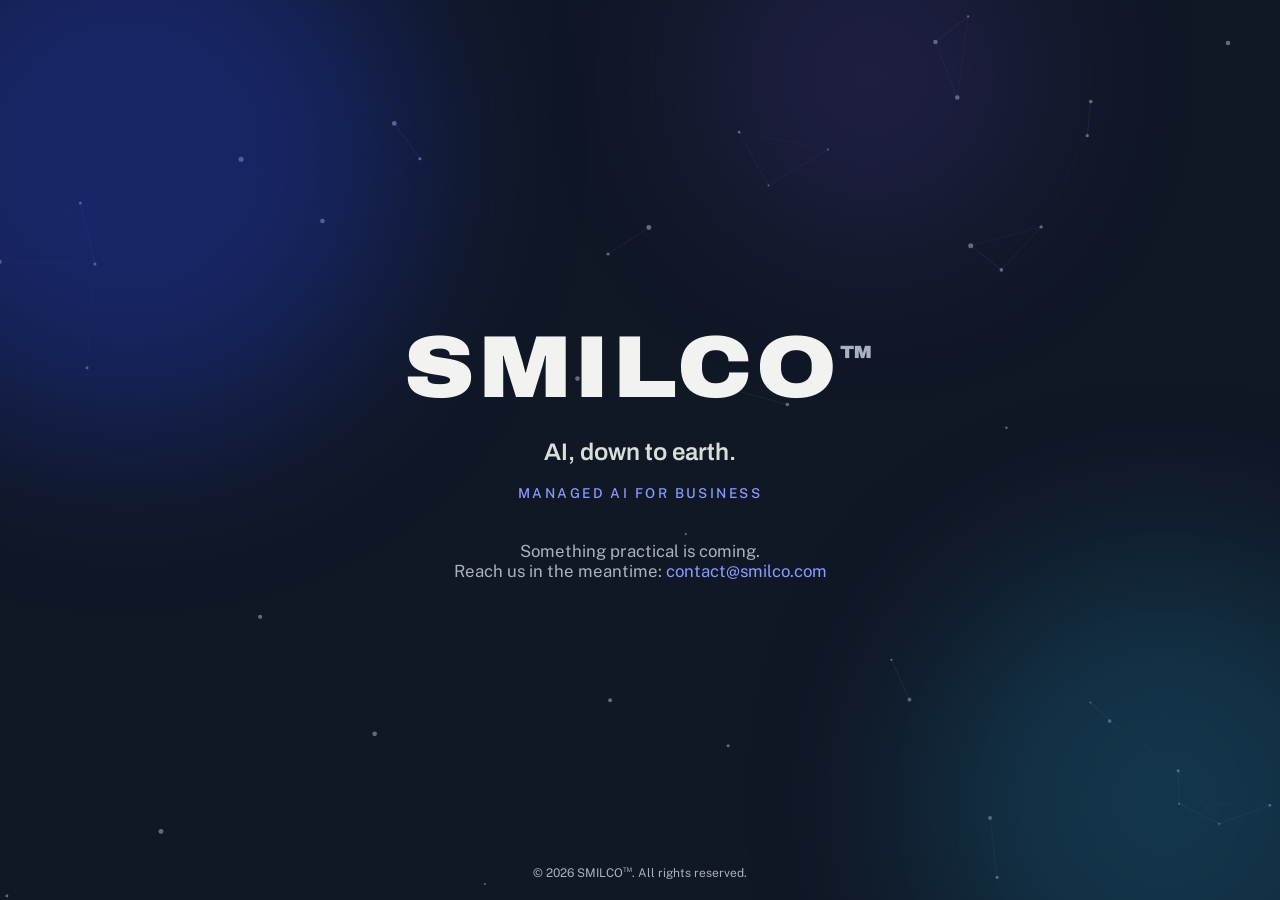
==== commit a33627d0: "Coming soon: family constellations — Lyra, Libra, Corona Borealis Co-Authored-By: Claude Fable 5 <no" ====
--- a/index.html
+++ b/index.html
@@ -149,6 +149,52 @@
     var dpr = Math.min(window.devicePixelRatio || 1, 2);
     var W, H, points;
 
+    var CONSTELLATIONS = [
+      {
+        name: 'L Y R A',
+        shape: [
+          { x: 0.00, y: 0.00, r: 2.6 },
+          { x: 0.045, y: 0.075, r: 1.6 },
+          { x: 0.135, y: 0.095, r: 1.5 },
+          { x: 0.155, y: 0.21, r: 1.5 },
+          { x: 0.065, y: 0.19, r: 1.6 }
+        ],
+        lines: [[0,1],[1,2],[2,3],[3,4],[4,1]],
+        size: 0.32
+      },
+      {
+        name: 'L I B R A',
+        shape: [
+          { x: 0.00, y: 0.02, r: 2.0 },
+          { x: 0.11, y: 0.16, r: 2.1 },
+          { x: 0.22, y: 0.00, r: 1.6 },
+          { x: 0.15, y: 0.33, r: 1.5 },
+          { x: 0.30, y: 0.30, r: 1.4 }
+        ],
+        lines: [[0,1],[0,2],[1,2],[1,3],[2,4]],
+        size: 0.3
+      },
+      {
+        name: 'C O R O N A  B O R E A L I S',
+        shape: [
+          { x: 0.00, y: 0.10, r: 1.4 },
+          { x: 0.07, y: 0.03, r: 1.5 },
+          { x: 0.15, y: 0.00, r: 1.5 },
+          { x: 0.23, y: 0.02, r: 2.3 },
+          { x: 0.31, y: 0.06, r: 1.5 },
+          { x: 0.37, y: 0.13, r: 1.4 },
+          { x: 0.41, y: 0.22, r: 1.3 }
+        ],
+        lines: [[0,1],[1,2],[2,3],[3,4],[4,5],[5,6]],
+        size: 0.28
+      }
+    ];
+    var mouse = { x: -9999, y: -9999 };
+    var DWELL_MS = 550;
+    var active = null;
+    var nextAppearance = performance.now() + 15000 + Math.random() * 30000;
+    var lastIndex = -1;
+
     function resize() {
       W = window.innerWidth; H = window.innerHeight;
       canvas.width = W * dpr; canvas.height = H * dpr;
@@ -167,6 +213,27 @@
       }
     }
 
+    function spawnConstellation() {
+      var i;
+      do { i = Math.floor(Math.random() * CONSTELLATIONS.length); }
+      while (CONSTELLATIONS.length > 1 && i === lastIndex);
+      lastIndex = i;
+      var c = CONSTELLATIONS[i];
+      var scale = Math.min(W, H) * c.size;
+      var fromLeft = Math.random() < 0.5;
+      active = {
+        def: c,
+        scale: scale,
+        x: fromLeft ? -scale * 0.5 : W + scale * 0.1,
+        y: H * (0.05 + Math.random() * 0.5),
+        vx: (fromLeft ? 1 : -1) * (0.03 + Math.random() * 0.02),
+        vy: (Math.random() - 0.5) * 0.015,
+        born: performance.now(),
+        hoverStart: 0,
+        labelAlpha: 0
+      };
+    }
+
     var LINK = 130;
     function frame() {
       ctx.clearRect(0, 0, W, H);
@@ -184,23 +251,78 @@
           if (d < LINK) {
             ctx.strokeStyle = 'rgba(139, 155, 255,' + (0.16 * (1 - d / LINK)) + ')';
             ctx.lineWidth = 1;
-            ctx.beginPath();
-            ctx.moveTo(a.x, a.y);
-            ctx.lineTo(b.x, b.y);
-            ctx.stroke();
+            ctx.beginPath(); ctx.moveTo(a.x, a.y); ctx.lineTo(b.x, b.y); ctx.stroke();
           }
         }
       }
       for (var i = 0; i < points.length; i++) {
         var p = points[i];
         ctx.fillStyle = 'rgba(169, 178, 194, 0.55)';
-        ctx.beginPath();
-        ctx.arc(p.x, p.y, p.r, 0, Math.PI * 2);
-        ctx.fill();
-      }
+        ctx.beginPath(); ctx.arc(p.x, p.y, p.r, 0, Math.PI * 2); ctx.fill();
+      }
+
+      var now = performance.now();
+      if (!active && now > nextAppearance) spawnConstellation();
+      if (active) {
+        active.x += active.vx; active.y += active.vy;
+        var gone = (active.vx > 0 && active.x - active.scale * 0.1 > W) ||
+                   (active.vx < 0 && active.x + active.scale * 0.5 < 0);
+        if (gone) {
+          active = null;
+          nextAppearance = now + 60000 + Math.random() * 120000;
+        }
+      }
+      if (active) {
+        var age = (now - active.born) / 6000;
+        var vis = Math.min(1, age);
+        var def = active.def;
+        var pts = def.shape.map(function (s) {
+          return { x: active.x + s.x * active.scale, y: active.y + s.y * active.scale, r: s.r };
+        });
+        ctx.strokeStyle = 'rgba(200, 210, 255,' + (0.22 * vis) + ')';
+        ctx.lineWidth = 1;
+        for (var k = 0; k < def.lines.length; k++) {
+          var l = def.lines[k];
+          ctx.beginPath(); ctx.moveTo(pts[l[0]].x, pts[l[0]].y); ctx.lineTo(pts[l[1]].x, pts[l[1]].y); ctx.stroke();
+        }
+        for (var k = 0; k < pts.length; k++) {
+          ctx.fillStyle = k === 0
+            ? 'rgba(235, 240, 255,' + (0.95 * vis) + ')'
+            : 'rgba(210, 220, 250,' + (0.8 * vis) + ')';
+          ctx.beginPath(); ctx.arc(pts[k].x, pts[k].y, pts[k].r, 0, Math.PI * 2); ctx.fill();
+        }
+        var minX = pts[0].x, maxX = pts[0].x, minY = pts[0].y, maxY = pts[0].y;
+        for (var k = 1; k < pts.length; k++) {
+          minX = Math.min(minX, pts[k].x); maxX = Math.max(maxX, pts[k].x);
+          minY = Math.min(minY, pts[k].y); maxY = Math.max(maxY, pts[k].y);
+        }
+        var PAD = 28;
+        var near = mouse.x > minX - PAD && mouse.x < maxX + PAD &&
+                   mouse.y > minY - PAD && mouse.y < maxY + PAD;
+        if (near) {
+          if (!active.hoverStart) active.hoverStart = now;
+          if (now - active.hoverStart > DWELL_MS) active.labelAlpha = Math.min(1, active.labelAlpha + 0.04);
+        } else {
+          active.hoverStart = 0;
+          active.labelAlpha = Math.max(0, active.labelAlpha - 0.03);
+        }
+        if (active.labelAlpha > 0) {
+          ctx.font = '500 12px "Public Sans", system-ui, sans-serif';
+          ctx.textAlign = 'left';
+          ctx.textBaseline = 'middle';
+          var lx = maxX + 16, ly = minY + (maxY - minY) * 0.5;
+          if (lx + 110 > W) { ctx.textAlign = 'right'; lx = minX - 16; }
+          ctx.fillStyle = 'rgba(200, 210, 255,' + (0.55 * active.labelAlpha * vis) + ')';
+          ctx.fillText(def.name, lx, ly);
+        }
+      }
+
       requestAnimationFrame(frame);
     }
 
+    window.addEventListener('mousemove', function (e) {
+      mouse.x = e.clientX; mouse.y = e.clientY;
+    });
     window.addEventListener('resize', resize);
     resize();
     requestAnimationFrame(frame);
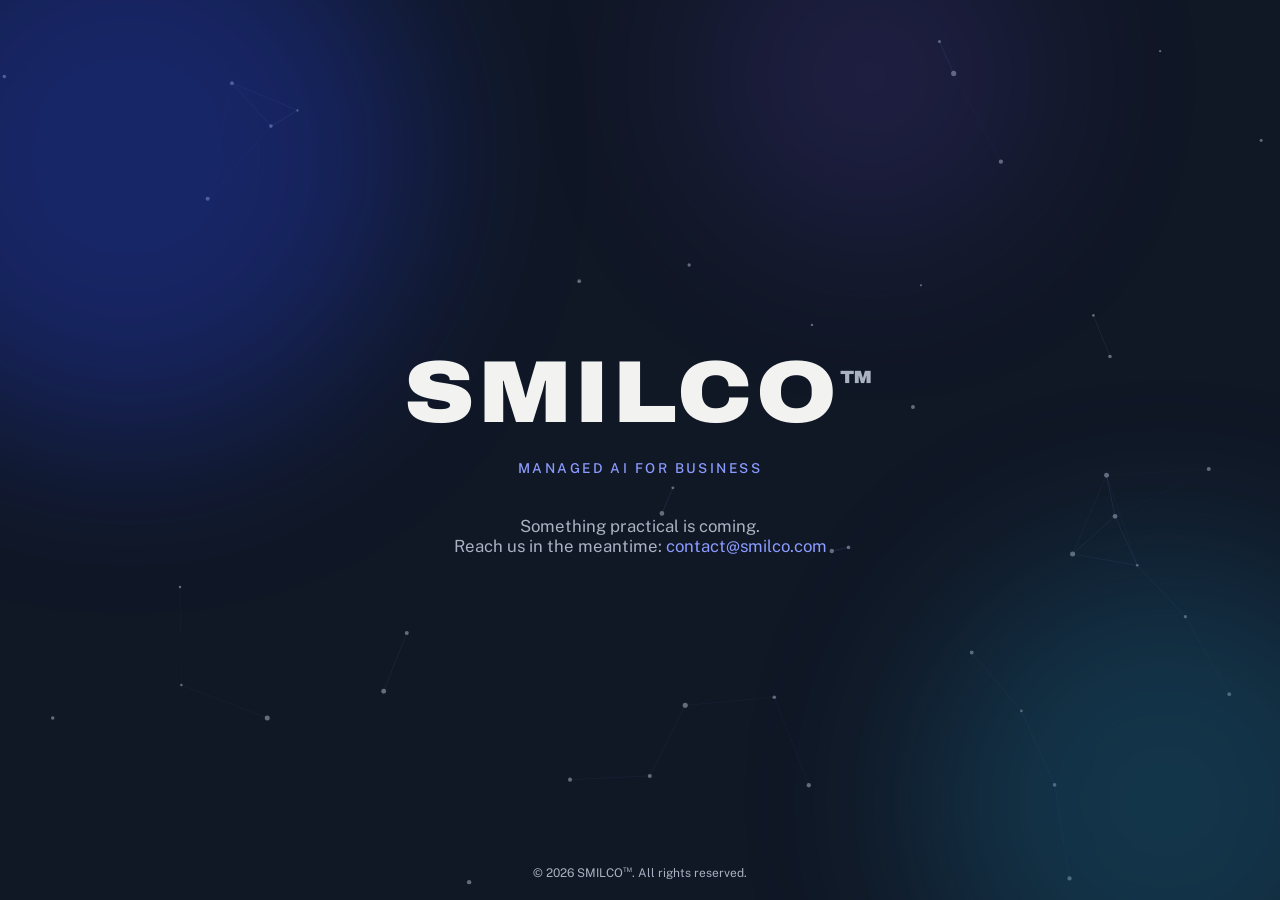
==== commit 5c9a4da6: "Remove tagline Co-Authored-By: Claude Fable 5 <noreply@anthropic.com>" ====
--- a/index.html
+++ b/index.html
@@ -134,7 +134,6 @@
 
   <main>
     <h1 class="wordmark">SMILCO<sup>&#8482;</sup></h1>
-    <p class="motto">AI, down to earth.</p>
     <p class="tagline">Managed AI for business</p>
     <p class="soon">Something practical is coming.<br>
        Reach us in the meantime: <a href="mailto:contact@smilco.com">contact@smilco.com</a></p>
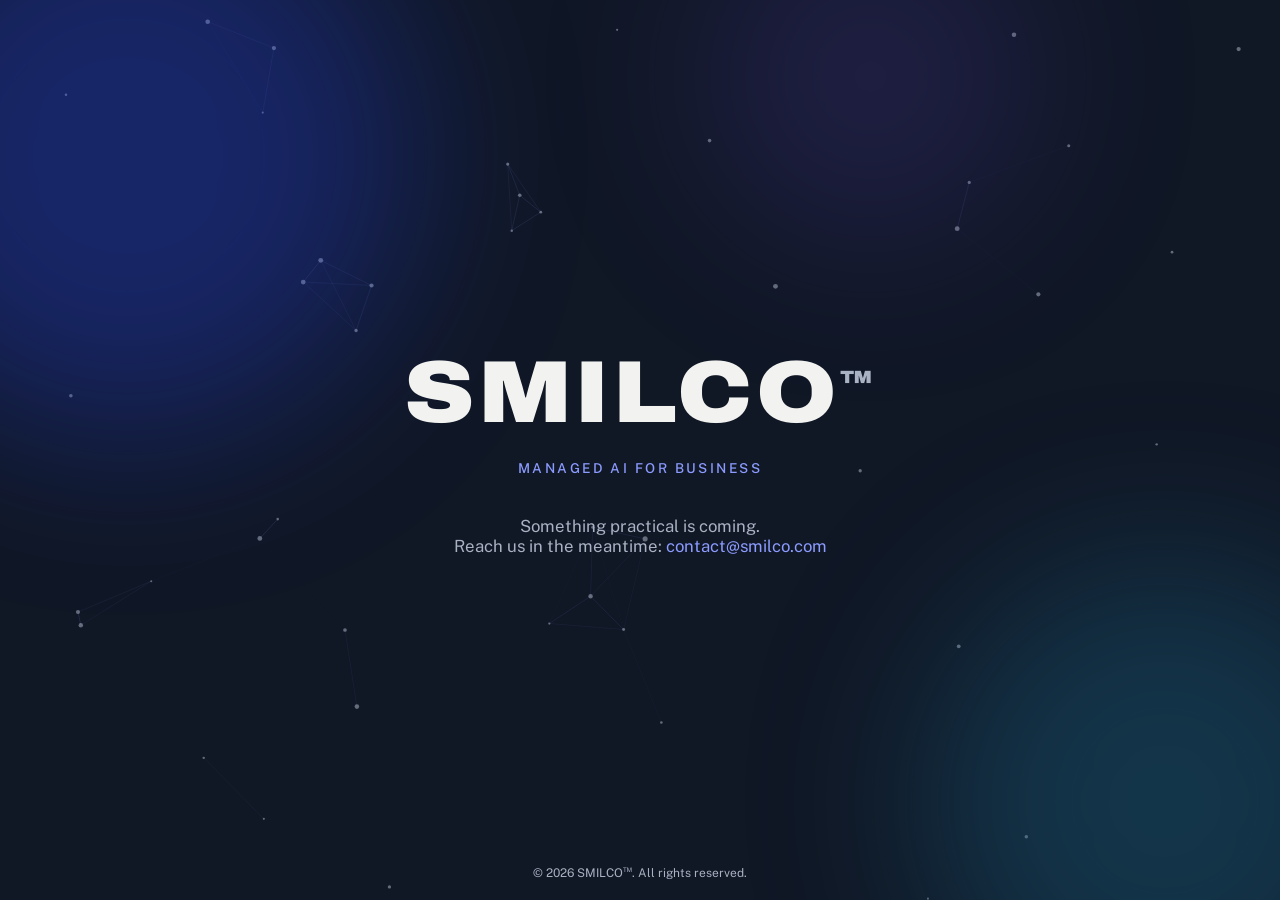
==== commit 67619a36: "Remove tagline from meta description Co-Authored-By: Claude Fable 5 <noreply@anthropic.com>" ====
--- a/index.html
+++ b/index.html
@@ -4,7 +4,7 @@
   <meta charset="UTF-8">
   <meta name="viewport" content="width=device-width, initial-scale=1.0">
   <title>SMILCO — Managed AI for Business</title>
-  <meta name="description" content="SMILCO — managed AI for business. AI, down to earth. Launching soon.">
+  <meta name="description" content="SMILCO — managed AI for business. Launching soon.">
   <link rel="preconnect" href="https://fonts.googleapis.com">
   <link rel="preconnect" href="https://fonts.gstatic.com" crossorigin>
   <link href="https://fonts.googleapis.com/css2?family=Archivo:wdth,wght@62..125,400..900&family=Public+Sans:wght@400;500&display=swap" rel="stylesheet">
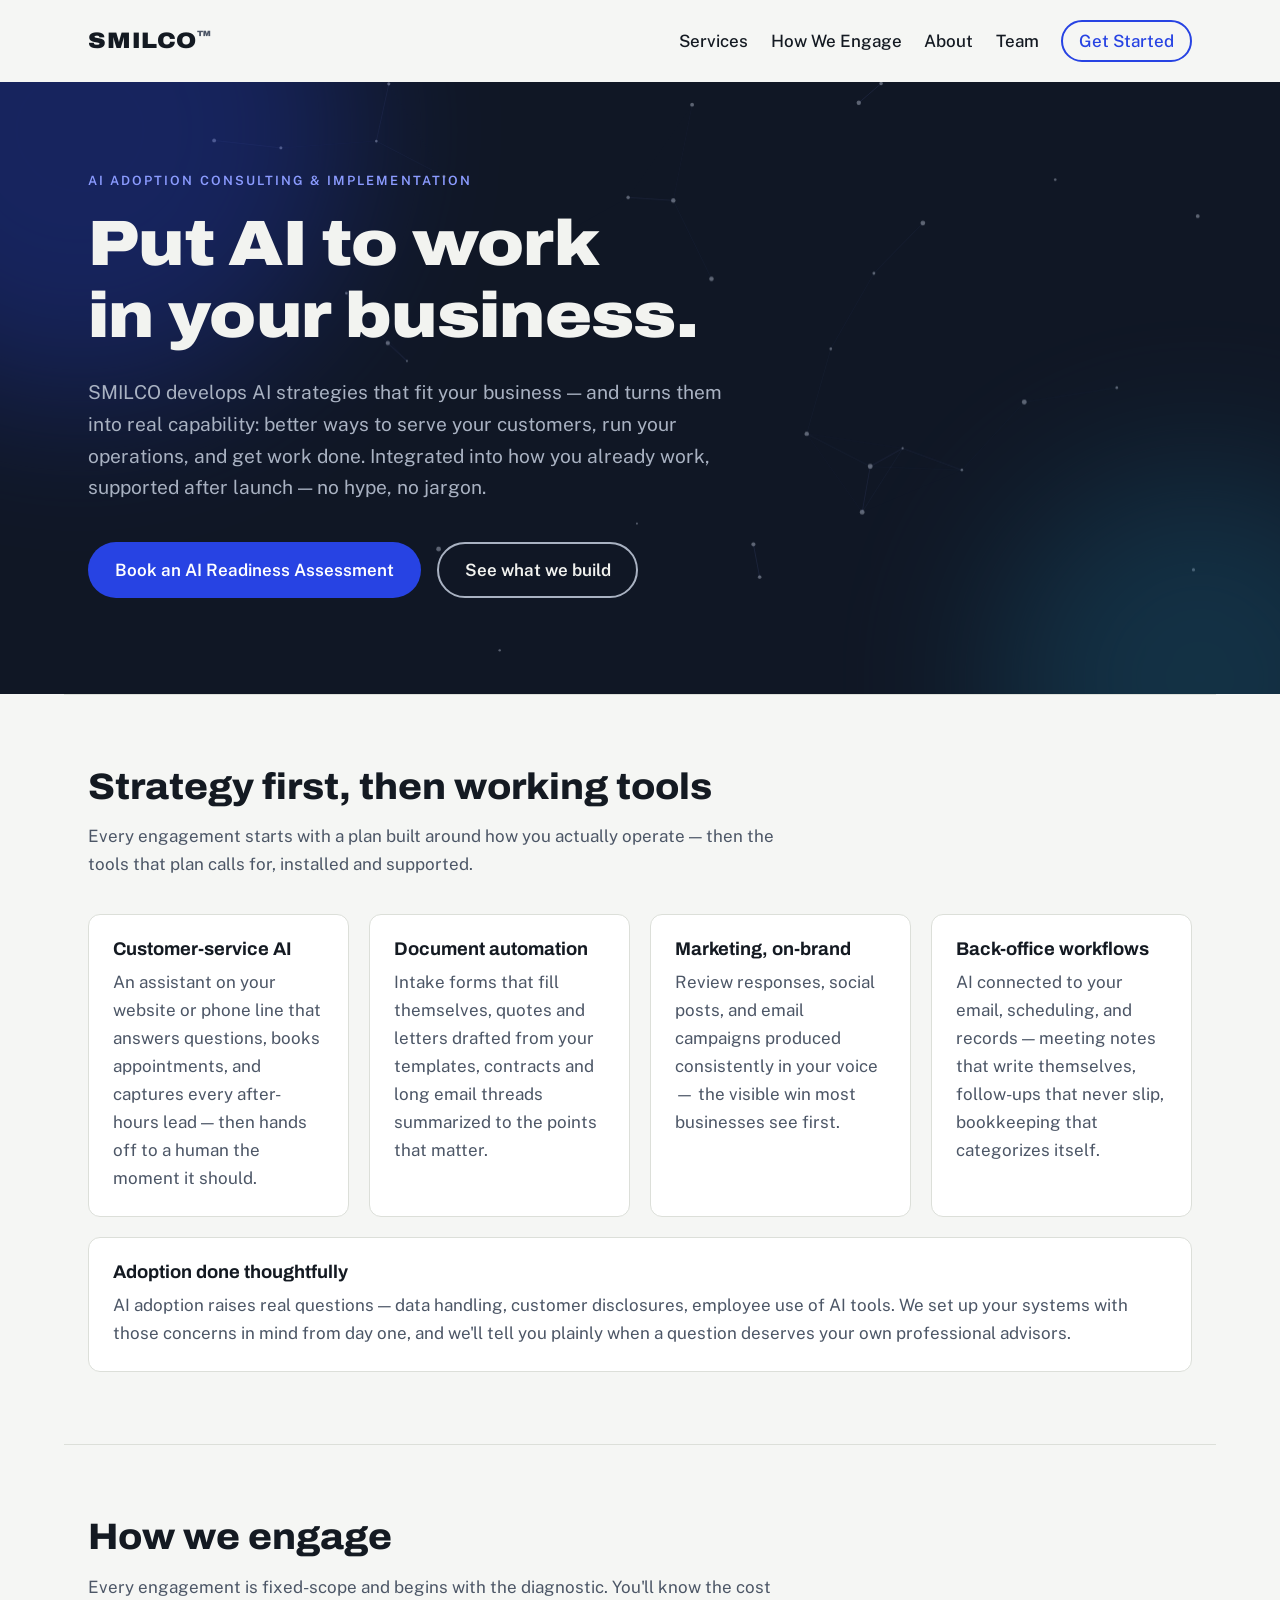
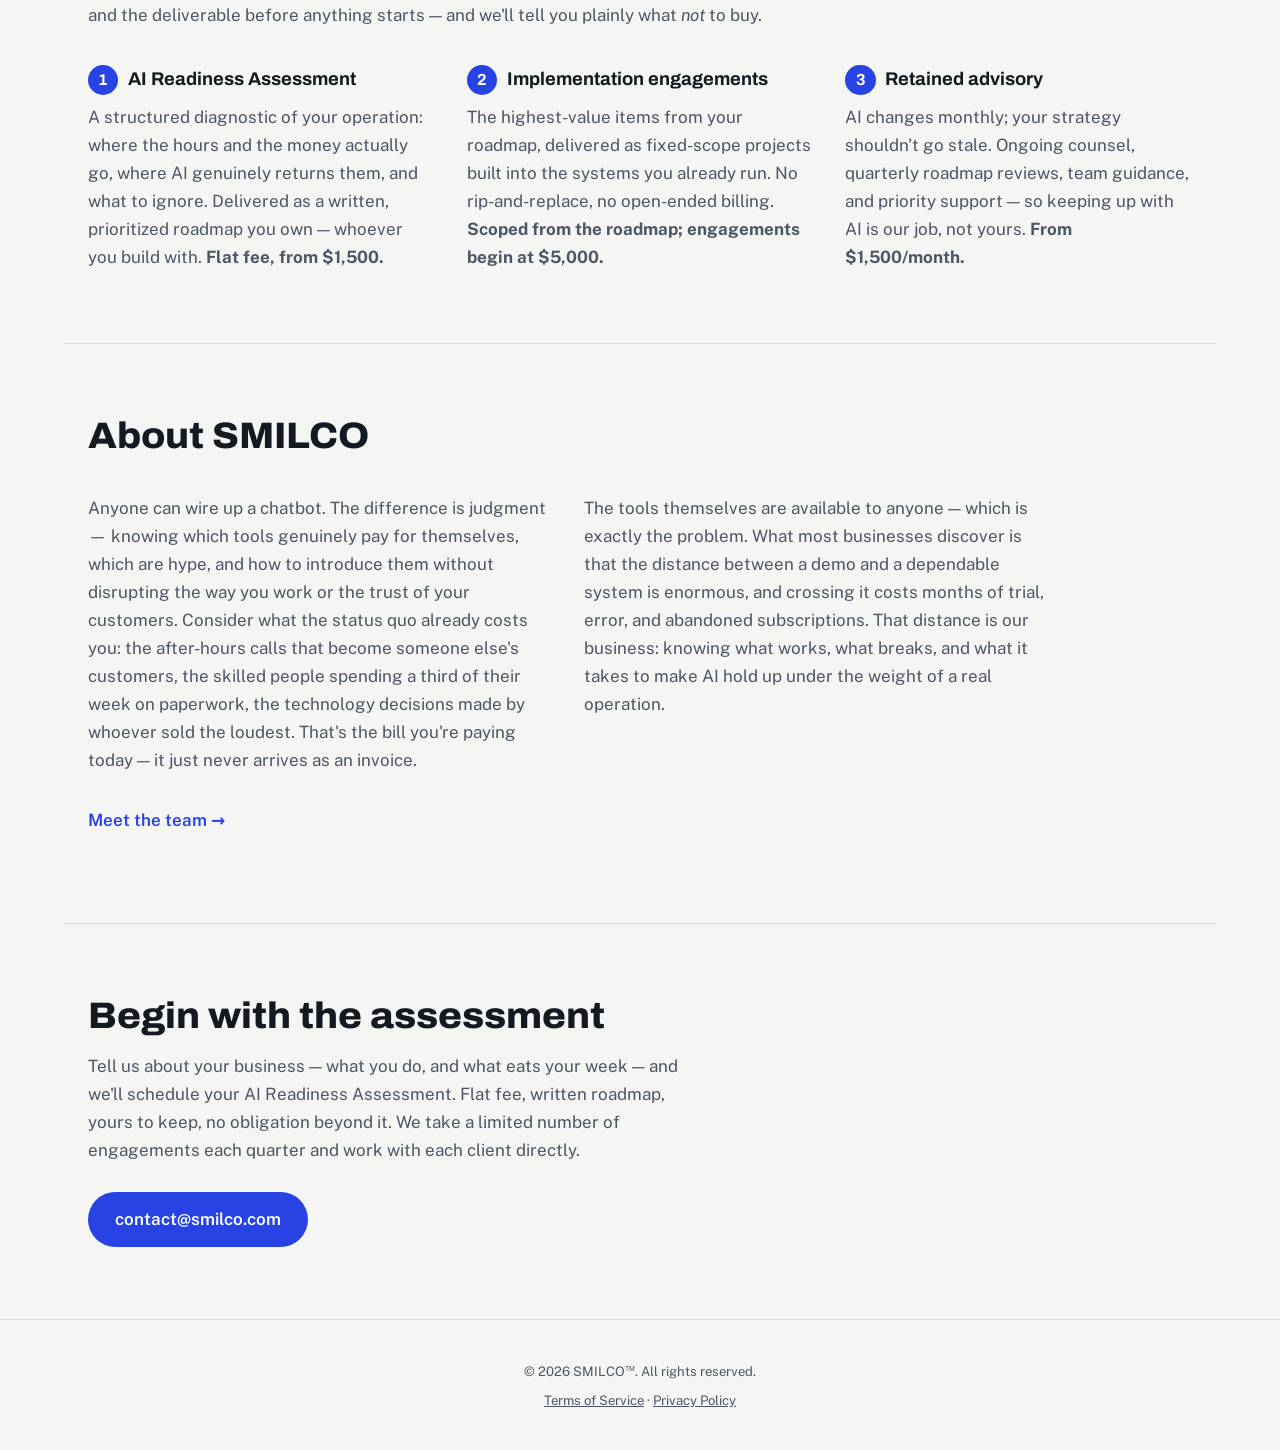
==== commit 46ddec53: "Category: AI adoption consulting and implementation Co-Authored-By: Claude Fable 5 <noreply@anthropi" ====
--- a/index.html
+++ b/index.html
@@ -3,214 +3,242 @@
 <head>
   <meta charset="UTF-8">
   <meta name="viewport" content="width=device-width, initial-scale=1.0">
-  <title>SMILCO — Managed AI for Business</title>
-  <meta name="description" content="SMILCO — managed AI for business. Launching soon.">
+  <title>SMILCO — AI Adoption Consulting &amp; Implementation</title>
+  <meta name="description" content="SMILCO — AI adoption consulting and implementation. Strategy, implementation, and ongoing advisory: customer-service AI, document automation, marketing, and back-office workflows, run by principals with decades of operating experience.">
   <link rel="preconnect" href="https://fonts.googleapis.com">
   <link rel="preconnect" href="https://fonts.gstatic.com" crossorigin>
-  <link href="https://fonts.googleapis.com/css2?family=Archivo:wdth,wght@62..125,400..900&family=Public+Sans:wght@400;500&display=swap" rel="stylesheet">
-  <style>
-    :root {
-      --bg: #101725;
-      --ink: #F2F3F0;
-      --slate: #A9B2C2;
-      --accent: #8B9BFF;
-    }
-    * { box-sizing: border-box; }
-    html, body { height: 100%; }
-    body {
-      margin: 0;
-      min-height: 100vh;
-      display: flex;
-      align-items: center;
-      justify-content: center;
-      background: var(--bg);
-      color: var(--ink);
-      font-family: "Public Sans", system-ui, sans-serif;
-      text-align: center;
-      padding: 1.5rem;
-      overflow: hidden;
-    }
-
-    /* --- Ambient background layers --- */
-    #net {
-      position: fixed;
-      inset: 0;
-      z-index: 0;
-    }
-    .glow {
-      position: fixed;
-      border-radius: 50%;
-      filter: blur(90px);
-      opacity: 0.35;
-      z-index: 0;
-      animation: drift 26s ease-in-out infinite alternate;
-    }
-    .glow.one {
-      width: 44vw; height: 44vw;
-      left: -12vw; top: -14vh;
-      background: #2743E3;
-    }
-    .glow.two {
-      width: 38vw; height: 38vw;
-      right: -10vw; bottom: -16vh;
-      background: #1B6E8F;
-      animation-duration: 34s;
-      animation-delay: -12s;
-    }
-    .glow.three {
-      width: 26vw; height: 26vw;
-      left: 55vw; top: -10vh;
-      background: #5A3FB8;
-      animation-duration: 42s;
-      animation-delay: -20s;
-      opacity: 0.22;
-    }
-    @keyframes drift {
-      from { transform: translate(0, 0) scale(1); }
-      to   { transform: translate(9vw, 7vh) scale(1.18); }
-    }
-
-    main, footer { position: relative; z-index: 1; }
-
-    .wordmark {
-      font-family: "Archivo", system-ui, sans-serif;
-      font-weight: 900;
-      font-stretch: 112%;
-      font-size: clamp(2.8rem, 10vw, 5.5rem);
-      letter-spacing: 0.04em;
-      margin: 0;
-      animation: rise 1.1s cubic-bezier(0.2, 0.7, 0.2, 1) both;
-    }
-    .wordmark sup { font-size: 0.35em; color: var(--slate); }
-    .motto {
-      font-family: "Archivo", system-ui, sans-serif;
-      font-weight: 600;
-      font-size: clamp(1.1rem, 3vw, 1.5rem);
-      color: var(--ink);
-      margin: 1.5rem 0 0;
-      opacity: 0.9;
-    }
-    .tagline {
-      text-transform: uppercase;
-      letter-spacing: 0.18em;
-      font-size: 0.85rem;
-      font-weight: 500;
-      color: var(--accent);
-      margin: 1.25rem 0 0;
-      animation: rise 1.1s 0.25s cubic-bezier(0.2, 0.7, 0.2, 1) both;
-    }
-    .soon {
-      color: var(--slate);
-      margin: 2.5rem 0 0;
-      font-size: 1.05rem;
-      animation: rise 1.1s 0.5s cubic-bezier(0.2, 0.7, 0.2, 1) both;
-    }
-    @keyframes rise {
-      from { opacity: 0; transform: translateY(18px); }
-      to   { opacity: 1; transform: translateY(0); }
-    }
-    a { color: var(--accent); text-decoration: none; }
-    a:hover { text-decoration: underline; }
-    footer {
-      position: fixed;
-      bottom: 1.25rem;
-      left: 0; right: 0;
-      font-size: 0.75rem;
-      color: var(--slate);
-      padding: 0 1.5rem;
-    }
-
-    @media (prefers-reduced-motion: reduce) {
-      .glow, .wordmark, .tagline, .soon { animation: none; }
-      #net { display: none; }
-    }
-  </style>
+  <link href="https://fonts.googleapis.com/css2?family=Archivo:wdth,wght@62..125,400..900&family=Public+Sans:ital,wght@0,400;0,500;0,600;1,400&display=swap" rel="stylesheet">
+  <link rel="stylesheet" href="css/style.css">
 </head>
 <body>
-  <canvas id="net" aria-hidden="true"></canvas>
-  <div class="glow one" aria-hidden="true"></div>
-  <div class="glow two" aria-hidden="true"></div>
-  <div class="glow three" aria-hidden="true"></div>
-
-  <main>
-    <h1 class="wordmark">SMILCO<sup>&#8482;</sup></h1>
-    <p class="tagline">Managed AI for business</p>
-    <p class="soon">Something practical is coming.<br>
-       Reach us in the meantime: <a href="mailto:contact@smilco.com">contact@smilco.com</a></p>
+
+  <header class="site-header">
+    <a class="wordmark" href="#top">SMILCO<span class="tm">™</span></a>
+    <nav aria-label="Main">
+      <a href="#services">Services</a>
+      <a href="#how">How We Engage</a>
+      <a href="#why">About</a>
+      <a href="team.html">Team</a>
+      <a class="nav-cta" href="#start">Get Started</a>
+    </nav>
+  </header>
+
+  <main id="top">
+
+    <section class="hero">
+      <canvas id="starfield" aria-hidden="true"></canvas>
+      <div class="glow one" aria-hidden="true"></div>
+      <div class="glow two" aria-hidden="true"></div>
+      <div class="hero-inner">
+        <p class="eyebrow">AI adoption consulting &amp; implementation</p>
+        <h1>Put AI to work<br>in your business.</h1>
+        <p class="lede">
+          SMILCO develops AI strategies that fit your business — and turns them
+          into real capability: better ways to serve your customers, run your
+          operations, and get work done. Integrated into how you already work,
+          supported after launch — no hype, no jargon.
+        </p>
+        <div class="hero-actions">
+          <a class="button" href="#start">Book an AI Readiness Assessment</a>
+          <a class="button ghost" href="#services">See what we build</a>
+        </div>
+      </div>
+    </section>
+
+    <section id="services" class="services">
+      <div class="section-head">
+        <h2>Strategy first, then working tools</h2>
+        <p>Every engagement starts with a plan built around how you actually operate — then the tools that plan calls for, installed and supported.</p>
+      </div>
+      <div class="service-grid">
+        <article>
+          <h3>Customer-service AI</h3>
+          <p>An assistant on your website or phone line that answers questions,
+             books appointments, and captures every after-hours lead — then hands
+             off to a human the moment it should.</p>
+        </article>
+        <article>
+          <h3>Document automation</h3>
+          <p>Intake forms that fill themselves, quotes and letters drafted from
+             your templates, contracts and long email threads summarized to the
+             points that matter.</p>
+        </article>
+        <article>
+          <h3>Marketing, on-brand</h3>
+          <p>Review responses, social posts, and email campaigns produced
+             consistently in your voice — the visible win most businesses
+             see first.</p>
+        </article>
+        <article>
+          <h3>Back-office workflows</h3>
+          <p>AI connected to your email, scheduling, and records — meeting notes
+             that write themselves, follow-ups that never slip, bookkeeping that
+             categorizes itself.</p>
+        </article>
+        <article class="service-wide">
+          <h3>Adoption done thoughtfully</h3>
+          <p>AI adoption raises real questions — data handling, customer
+             disclosures, employee use of AI tools. We set up your systems with
+             those concerns in mind from day one, and we'll tell you plainly
+             when a question deserves your own professional advisors.</p>
+        </article>
+      </div>
+    </section>
+
+    <section id="how" class="how">
+      <div class="section-head">
+        <h2>How we engage</h2>
+        <p>Every engagement is fixed-scope and begins with the diagnostic. You'll know
+           the cost and the deliverable before anything starts — and we'll tell you
+           plainly what <em>not</em> to buy.</p>
+      </div>
+      <ol class="steps">
+        <li>
+          <h3>AI Readiness Assessment</h3>
+          <p>A structured diagnostic of your operation: where the hours and the
+             money actually go, where AI genuinely returns them, and what to
+             ignore. Delivered as a written, prioritized roadmap you own —
+             whoever you build with. <strong>Flat fee, from $1,500.</strong></p>
+        </li>
+        <li>
+          <h3>Implementation engagements</h3>
+          <p>The highest-value items from your roadmap, delivered as fixed-scope
+             projects built into the systems you already run. No rip-and-replace,
+             no open-ended billing. <strong>Scoped from the roadmap; engagements
+             begin at $5,000.</strong></p>
+        </li>
+        <li>
+          <h3>Retained advisory</h3>
+          <p>AI changes monthly; your strategy shouldn't go stale. Ongoing counsel,
+             quarterly roadmap reviews, team guidance, and priority support — so
+             keeping up with AI is our job, not yours.
+             <strong>From $1,500/month.</strong></p>
+        </li>
+      </ol>
+    </section>
+
+    <section id="why" class="why">
+      <div class="section-head">
+        <h2>About SMILCO</h2>
+      </div>
+      <div class="why-cols">
+        <p>
+          Anyone can wire up a chatbot. The difference is judgment — knowing
+          which tools genuinely pay for themselves, which are hype, and how to
+          introduce them without disrupting the way you work or the trust of
+          your customers. Consider what the status quo already costs you: the
+          after-hours calls that become someone else's customers, the skilled
+          people spending a third of their week on paperwork, the technology
+          decisions made by whoever sold the loudest. That's the bill you're
+          paying today — it just never arrives as an invoice.
+        </p>
+        <p>
+          The tools themselves are available to anyone — which is exactly the
+          problem. What most businesses discover is that the distance between
+          a demo and a dependable system is enormous, and crossing it costs
+          months of trial, error, and abandoned subscriptions. That distance
+          is our business: knowing what works, what breaks, and what it takes
+          to make AI hold up under the weight of a real operation.
+        </p>
+      </div>
+      <p class="team-link"><a href="team.html">Meet the team &rarr;</a></p>
+    </section>
+
+    <section id="start" class="start">
+      <h2>Begin with the assessment</h2>
+      <p>
+        Tell us about your business — what you do, and what eats your week —
+        and we'll schedule your AI Readiness Assessment. Flat fee, written
+        roadmap, yours to keep, no obligation beyond it. We take a limited
+        number of engagements each quarter and work with each client directly.
+      </p>
+      <a class="button" href="mailto:contact@smilco.com?subject=AI%20Readiness%20Assessment">contact@smilco.com</a>
+    </section>
+
   </main>
-  <footer>&copy; 2026 SMILCO<sup>™</sup>. All rights reserved.</footer>
+
+  <footer class="site-footer">
+    <p>&copy; 2026 SMILCO<sup>™</sup>. All rights reserved.</p>
+    <p><a href="terms.html">Terms of Service</a> &middot; <a href="privacy.html">Privacy Policy</a></p>
+  </footer>
 
   <script>
   (function () {
     if (window.matchMedia('(prefers-reduced-motion: reduce)').matches) return;
-    var canvas = document.getElementById('net');
+    var hero = document.querySelector('.hero');
+    var canvas = document.getElementById('starfield');
+    if (!hero || !canvas) return;
     var ctx = canvas.getContext('2d');
     var dpr = Math.min(window.devicePixelRatio || 1, 2);
     var W, H, points;
 
+    // Constellations as normalized shapes; each drifts whole and names itself on dwell.
     var CONSTELLATIONS = [
       {
         name: 'L Y R A',
         shape: [
-          { x: 0.00, y: 0.00, r: 2.6 },
-          { x: 0.045, y: 0.075, r: 1.6 },
-          { x: 0.135, y: 0.095, r: 1.5 },
-          { x: 0.155, y: 0.21, r: 1.5 },
-          { x: 0.065, y: 0.19, r: 1.6 }
+          { x: 0.00, y: 0.00, r: 2.6 },   // Vega
+          { x: 0.045, y: 0.075, r: 1.6 }, // zeta
+          { x: 0.135, y: 0.095, r: 1.5 }, // delta
+          { x: 0.155, y: 0.21, r: 1.5 },  // gamma
+          { x: 0.065, y: 0.19, r: 1.6 }   // beta
         ],
         lines: [[0,1],[1,2],[2,3],[3,4],[4,1]],
-        size: 0.32
+        home: { x: 0.62, y: 0.10 }, v: { x: 0.045, y: 0.02 }, size: 0.55
       },
       {
         name: 'L I B R A',
         shape: [
-          { x: 0.00, y: 0.02, r: 2.0 },
-          { x: 0.11, y: 0.16, r: 2.1 },
-          { x: 0.22, y: 0.00, r: 1.6 },
-          { x: 0.15, y: 0.33, r: 1.5 },
-          { x: 0.30, y: 0.30, r: 1.4 }
+          { x: 0.00, y: 0.02, r: 2.0 },   // zubeneschamali (beta)
+          { x: 0.11, y: 0.16, r: 2.1 },   // zubenelgenubi (alpha)
+          { x: 0.22, y: 0.00, r: 1.6 },   // gamma
+          { x: 0.15, y: 0.33, r: 1.5 },   // sigma
+          { x: 0.30, y: 0.30, r: 1.4 }    // upsilon
         ],
         lines: [[0,1],[0,2],[1,2],[1,3],[2,4]],
-        size: 0.3
+        home: { x: 0.15, y: 0.45 }, v: { x: 0.035, y: -0.012 }, size: 0.5
       },
       {
         name: 'C O R O N A  B O R E A L I S',
         shape: [
-          { x: 0.00, y: 0.10, r: 1.4 },
-          { x: 0.07, y: 0.03, r: 1.5 },
-          { x: 0.15, y: 0.00, r: 1.5 },
-          { x: 0.23, y: 0.02, r: 2.3 },
-          { x: 0.31, y: 0.06, r: 1.5 },
-          { x: 0.37, y: 0.13, r: 1.4 },
-          { x: 0.41, y: 0.22, r: 1.3 }
+          { x: 0.00, y: 0.10, r: 1.4 },   // iota
+          { x: 0.07, y: 0.03, r: 1.5 },   // epsilon
+          { x: 0.15, y: 0.00, r: 1.5 },   // delta
+          { x: 0.23, y: 0.02, r: 2.3 },   // alphecca (alpha)
+          { x: 0.31, y: 0.06, r: 1.5 },   // beta
+          { x: 0.37, y: 0.13, r: 1.4 },   // theta
+          { x: 0.41, y: 0.22, r: 1.3 }    // tau
         ],
         lines: [[0,1],[1,2],[2,3],[3,4],[4,5],[5,6]],
-        size: 0.28
+        home: { x: 0.55, y: 0.30 }, v: { x: -0.03, y: 0.015 }, size: 0.45
       }
     ];
     var mouse = { x: -9999, y: -9999 };
-    var DWELL_MS = 550;
-    var active = null;
-    var nextAppearance = performance.now() + 15000 + Math.random() * 30000;
-    var lastIndex = -1;
+    var DWELL_MS = 550;   // linger this long before a name appears
 
     function resize() {
-      W = window.innerWidth; H = window.innerHeight;
+      var rect = hero.getBoundingClientRect();
+      W = rect.width; H = rect.height;
       canvas.width = W * dpr; canvas.height = H * dpr;
       canvas.style.width = W + 'px'; canvas.style.height = H + 'px';
       ctx.setTransform(dpr, 0, 0, dpr, 0, 0);
-      var count = Math.max(28, Math.min(70, Math.round(W * H / 26000)));
+      var count = Math.max(24, Math.min(60, Math.round(W * H / 24000)));
       points = [];
       for (var i = 0; i < count; i++) {
         points.push({
           x: Math.random() * W,
           y: Math.random() * H,
-          vx: (Math.random() - 0.5) * 0.22,
-          vy: (Math.random() - 0.5) * 0.22,
-          r: 1 + Math.random() * 1.6
+          vx: (Math.random() - 0.5) * 0.2,
+          vy: (Math.random() - 0.5) * 0.2,
+          r: 1 + Math.random() * 1.5
         });
       }
     }
+
+    // One constellation at a time, appearing infrequently.
+    var active = null;
+    var nextAppearance = performance.now() + 15000 + Math.random() * 30000;
+    var lastIndex = -1;
 
     function spawnConstellation() {
       var i;
@@ -224,7 +252,7 @@
         def: c,
         scale: scale,
         x: fromLeft ? -scale * 0.5 : W + scale * 0.1,
-        y: H * (0.05 + Math.random() * 0.5),
+        y: H * (0.08 + Math.random() * 0.4),
         vx: (fromLeft ? 1 : -1) * (0.03 + Math.random() * 0.02),
         vy: (Math.random() - 0.5) * 0.015,
         born: performance.now(),
@@ -233,9 +261,10 @@
       };
     }
 
-    var LINK = 130;
+    var LINK = 120;
     function frame() {
       ctx.clearRect(0, 0, W, H);
+
       for (var i = 0; i < points.length; i++) {
         var p = points[i];
         p.x += p.vx; p.y += p.vy;
@@ -248,7 +277,7 @@
           var dx = a.x - b.x, dy = a.y - b.y;
           var d = Math.sqrt(dx * dx + dy * dy);
           if (d < LINK) {
-            ctx.strokeStyle = 'rgba(139, 155, 255,' + (0.16 * (1 - d / LINK)) + ')';
+            ctx.strokeStyle = 'rgba(139, 155, 255,' + (0.14 * (1 - d / LINK)) + ')';
             ctx.lineWidth = 1;
             ctx.beginPath(); ctx.moveTo(a.x, a.y); ctx.lineTo(b.x, b.y); ctx.stroke();
           }
@@ -256,22 +285,26 @@
       }
       for (var i = 0; i < points.length; i++) {
         var p = points[i];
-        ctx.fillStyle = 'rgba(169, 178, 194, 0.55)';
+        ctx.fillStyle = 'rgba(169, 178, 194, 0.5)';
         ctx.beginPath(); ctx.arc(p.x, p.y, p.r, 0, Math.PI * 2); ctx.fill();
       }
 
+      // Occasional visitor: at most one constellation, drifting through.
       var now = performance.now();
       if (!active && now > nextAppearance) spawnConstellation();
+
       if (active) {
         active.x += active.vx; active.y += active.vy;
         var gone = (active.vx > 0 && active.x - active.scale * 0.1 > W) ||
                    (active.vx < 0 && active.x + active.scale * 0.5 < 0);
         if (gone) {
           active = null;
-          nextAppearance = now + 60000 + Math.random() * 120000;
-        }
-      }
+          nextAppearance = now + 60000 + Math.random() * 120000; // 1–3 quiet minutes
+        }
+      }
+
       if (active) {
+        // Fade in over first ~6s of life; brightness capped subtle.
         var age = (now - active.born) / 6000;
         var vis = Math.min(1, age);
         var def = active.def;
@@ -290,6 +323,8 @@
             : 'rgba(210, 220, 250,' + (0.8 * vis) + ')';
           ctx.beginPath(); ctx.arc(pts[k].x, pts[k].y, pts[k].r, 0, Math.PI * 2); ctx.fill();
         }
+
+        // Dwell-hover: linger near it and its name fades in.
         var minX = pts[0].x, maxX = pts[0].x, minY = pts[0].y, maxY = pts[0].y;
         for (var k = 1; k < pts.length; k++) {
           minX = Math.min(minX, pts[k].x); maxX = Math.max(maxX, pts[k].x);
@@ -319,13 +354,20 @@
       requestAnimationFrame(frame);
     }
 
-    window.addEventListener('mousemove', function (e) {
-      mouse.x = e.clientX; mouse.y = e.clientY;
+    hero.addEventListener('mousemove', function (e) {
+      var rect = canvas.getBoundingClientRect();
+      mouse.x = e.clientX - rect.left;
+      mouse.y = e.clientY - rect.top;
     });
+    hero.addEventListener('mouseleave', function () {
+      mouse.x = -9999; mouse.y = -9999;
+    });
+
     window.addEventListener('resize', resize);
     resize();
     requestAnimationFrame(frame);
   })();
   </script>
+
 </body>
 </html>
--- a/css/style.css
+++ b/css/style.css
@@ -0,0 +1,331 @@
+:root {
+  --paper: #F5F6F4;
+  --panel: #FFFFFF;
+  --ink: #141A22;
+  --slate: #4C5666;
+  --accent: #2743E3;
+  --accent-ink: #1B2FA8;
+  --hero-bg: #101725;
+  --hero-ink: #F2F3F0;
+  --hero-slate: #A9B2C2;
+  --line: #DCDFD9;
+}
+
+@media (prefers-color-scheme: dark) {
+  :root {
+    --paper: #12151B;
+    --panel: #1A1F28;
+    --ink: #ECEDE8;
+    --slate: #A4ADBC;
+    --accent: #7A8DFF;
+    --accent-ink: #9DACFF;
+    --hero-bg: #0B0F16;
+    --line: #2A2F3A;
+  }
+}
+
+* { box-sizing: border-box; }
+
+body {
+  margin: 0;
+  background: var(--paper);
+  color: var(--ink);
+  font-family: "Public Sans", system-ui, sans-serif;
+  font-size: 1.0625rem;
+  line-height: 1.65;
+}
+
+h1, h2, h3, .wordmark {
+  font-family: "Archivo", system-ui, sans-serif;
+  line-height: 1.12;
+  text-wrap: balance;
+  margin: 0;
+}
+
+/* Header */
+.site-header {
+  display: flex;
+  align-items: center;
+  justify-content: space-between;
+  gap: 1.5rem;
+  max-width: 72rem;
+  margin: 0 auto;
+  padding: 1.25rem 1.5rem;
+}
+
+.wordmark {
+  font-weight: 900;
+  font-stretch: 110%;
+  font-size: 1.4rem;
+  letter-spacing: 0.04em;
+  color: var(--ink);
+  text-decoration: none;
+}
+
+.wordmark .tm { font-size: 0.6em; vertical-align: super; color: var(--slate); }
+
+.site-header nav { display: flex; align-items: center; gap: 1.4rem; flex-wrap: wrap; }
+
+.site-header nav a { color: var(--ink); text-decoration: none; font-weight: 500; }
+.site-header nav a:hover { color: var(--accent); }
+
+.nav-cta {
+  border: 2px solid var(--accent);
+  border-radius: 999px;
+  padding: 0.3rem 1rem;
+  color: var(--accent) !important;
+}
+.nav-cta:hover { background: var(--accent); color: #fff !important; }
+
+/* Buttons */
+.button {
+  display: inline-block;
+  background: var(--accent);
+  color: #fff;
+  font-weight: 600;
+  text-decoration: none;
+  padding: 0.85rem 1.7rem;
+  border-radius: 999px;
+}
+.button:hover { background: var(--accent-ink); }
+
+.button.ghost {
+  background: transparent;
+  border: 2px solid var(--hero-slate);
+  color: var(--hero-ink);
+  padding: calc(0.85rem - 2px) calc(1.7rem - 2px);
+}
+.button.ghost:hover { border-color: var(--hero-ink); background: transparent; }
+
+/* Hero — dark panel with star field */
+.hero {
+  background: var(--hero-bg);
+  color: var(--hero-ink);
+  position: relative;
+  overflow: hidden;
+}
+
+.hero #starfield {
+  position: absolute;
+  inset: 0;
+  z-index: 0;
+}
+
+.hero .glow {
+  position: absolute;
+  border-radius: 50%;
+  filter: blur(80px);
+  opacity: 0.3;
+  z-index: 0;
+  animation: drift 30s ease-in-out infinite alternate;
+}
+
+.hero .glow.one {
+  width: 34rem; height: 34rem;
+  left: -12rem; top: -14rem;
+  background: #2743E3;
+}
+
+.hero .glow.two {
+  width: 26rem; height: 26rem;
+  right: -8rem; bottom: -12rem;
+  background: #1B6E8F;
+  animation-duration: 40s;
+  animation-delay: -15s;
+}
+
+@keyframes drift {
+  from { transform: translate(0, 0) scale(1); }
+  to   { transform: translate(6rem, 4rem) scale(1.15); }
+}
+
+.hero-inner { position: relative; z-index: 1; }
+
+@media (prefers-reduced-motion: reduce) {
+  .hero .glow { animation: none; }
+  .hero #starfield { display: none; }
+}
+
+.hero-inner {
+  max-width: 72rem;
+  margin: 0 auto;
+  padding: 5.5rem 1.5rem 6rem;
+}
+
+.eyebrow {
+  text-transform: uppercase;
+  letter-spacing: 0.16em;
+  font-size: 0.8rem;
+  font-weight: 600;
+  color: var(--accent-ink);
+  margin: 0 0 1.1rem;
+}
+
+.hero .eyebrow { color: #8B9BFF; }
+
+.hero h1 {
+  font-weight: 900;
+  font-stretch: 112%;
+  font-size: clamp(2.2rem, 5.5vw, 4rem);
+  letter-spacing: -0.01em;
+}
+
+.hero .lede {
+  max-width: 40rem;
+  font-size: 1.2rem;
+  color: var(--hero-slate);
+  margin: 1.6rem 0 2.4rem;
+}
+
+.hero-actions { display: flex; gap: 1rem; flex-wrap: wrap; }
+
+/* Section scaffolding */
+main > section:not(.hero) {
+  max-width: 72rem;
+  margin: 0 auto;
+  padding: 4.5rem 1.5rem;
+}
+
+main > section + section:not(.hero) { border-top: 1px solid var(--line); }
+
+.section-head { max-width: 44rem; margin-bottom: 2.25rem; }
+
+h2 {
+  font-weight: 800;
+  font-stretch: 105%;
+  font-size: clamp(1.6rem, 3.5vw, 2.3rem);
+  margin-bottom: 0.9rem;
+}
+
+.section-head p { color: var(--slate); margin: 0; }
+
+/* Services */
+.service-grid {
+  display: grid;
+  grid-template-columns: repeat(auto-fit, minmax(16rem, 1fr));
+  gap: 1.25rem;
+}
+
+.service-grid article {
+  background: var(--panel);
+  border: 1px solid var(--line);
+  border-radius: 12px;
+  padding: 1.5rem;
+}
+
+.service-grid .service-wide { grid-column: 1 / -1; }
+
+.service-grid h3 { font-weight: 700; font-size: 1.15rem; margin-bottom: 0.5rem; }
+.service-grid p { margin: 0; color: var(--slate); }
+
+/* How it works */
+.steps {
+  list-style: none;
+  counter-reset: step;
+  margin: 0;
+  padding: 0;
+  display: grid;
+  grid-template-columns: repeat(auto-fit, minmax(16rem, 1fr));
+  gap: 2rem;
+}
+
+.steps li { counter-increment: step; }
+
+.steps h3 {
+  font-weight: 700;
+  font-size: 1.15rem;
+  margin-bottom: 0.5rem;
+}
+
+.steps h3::before {
+  content: counter(step);
+  display: inline-flex;
+  align-items: center;
+  justify-content: center;
+  width: 1.9rem;
+  height: 1.9rem;
+  margin-right: 0.6rem;
+  border-radius: 50%;
+  background: var(--accent);
+  color: #fff;
+  font-size: 1rem;
+  font-weight: 700;
+}
+
+.steps p { margin: 0; color: var(--slate); }
+
+/* Why */
+.why-cols {
+  display: grid;
+  grid-template-columns: repeat(auto-fit, minmax(20rem, 1fr));
+  gap: 2rem;
+  max-width: 60rem;
+}
+
+.why-cols p { margin: 0; color: var(--slate); }
+.why-cols strong { color: var(--ink); }
+
+.team {
+  display: grid;
+  grid-template-columns: repeat(auto-fit, minmax(20rem, 1fr));
+  gap: 1.25rem;
+  margin-top: 2.5rem;
+  max-width: 60rem;
+}
+
+.person {
+  background: var(--panel);
+  border: 1px solid var(--line);
+  border-radius: 12px;
+  padding: 1.75rem;
+}
+
+.person h3 {
+  font-weight: 700;
+  font-size: 1.2rem;
+  margin-bottom: 0.75rem;
+  display: flex;
+  align-items: baseline;
+  gap: 0.75rem;
+  flex-wrap: wrap;
+}
+
+.person .role {
+  font-family: "Public Sans", system-ui, sans-serif;
+  font-size: 0.78rem;
+  font-weight: 600;
+  text-transform: uppercase;
+  letter-spacing: 0.08em;
+  color: var(--accent-ink);
+}
+
+.person p { margin: 0; color: var(--slate); }
+.person strong { color: var(--ink); }
+
+/* Start */
+.start { text-align: left; }
+.start p { max-width: 38rem; color: var(--slate); margin: 0 0 1.75rem; }
+
+/* Footer */
+.site-footer {
+  border-top: 1px solid var(--line);
+  padding: 2rem 1.5rem;
+  font-size: 0.82rem;
+  color: var(--slate);
+  text-align: center;
+}
+
+.site-footer p { max-width: 56rem; margin: 0.4rem auto; }
+
+/* Team page */
+.team-link { margin-top: 2rem; }
+.team-link a { color: var(--accent); font-weight: 600; text-decoration: none; }
+.team-link a:hover { text-decoration: underline; }
+
+/* Legal pages */
+.legal-body { max-width: 44rem; }
+.legal-body h3 { font-weight: 700; font-size: 1.1rem; margin: 1.75rem 0 0.5rem; }
+.legal-body p { color: var(--slate); margin: 0 0 0.75rem; }
+.legal-body a { color: var(--accent); }
+.site-footer a { color: var(--slate); }
+.site-footer a:hover { color: var(--accent); }
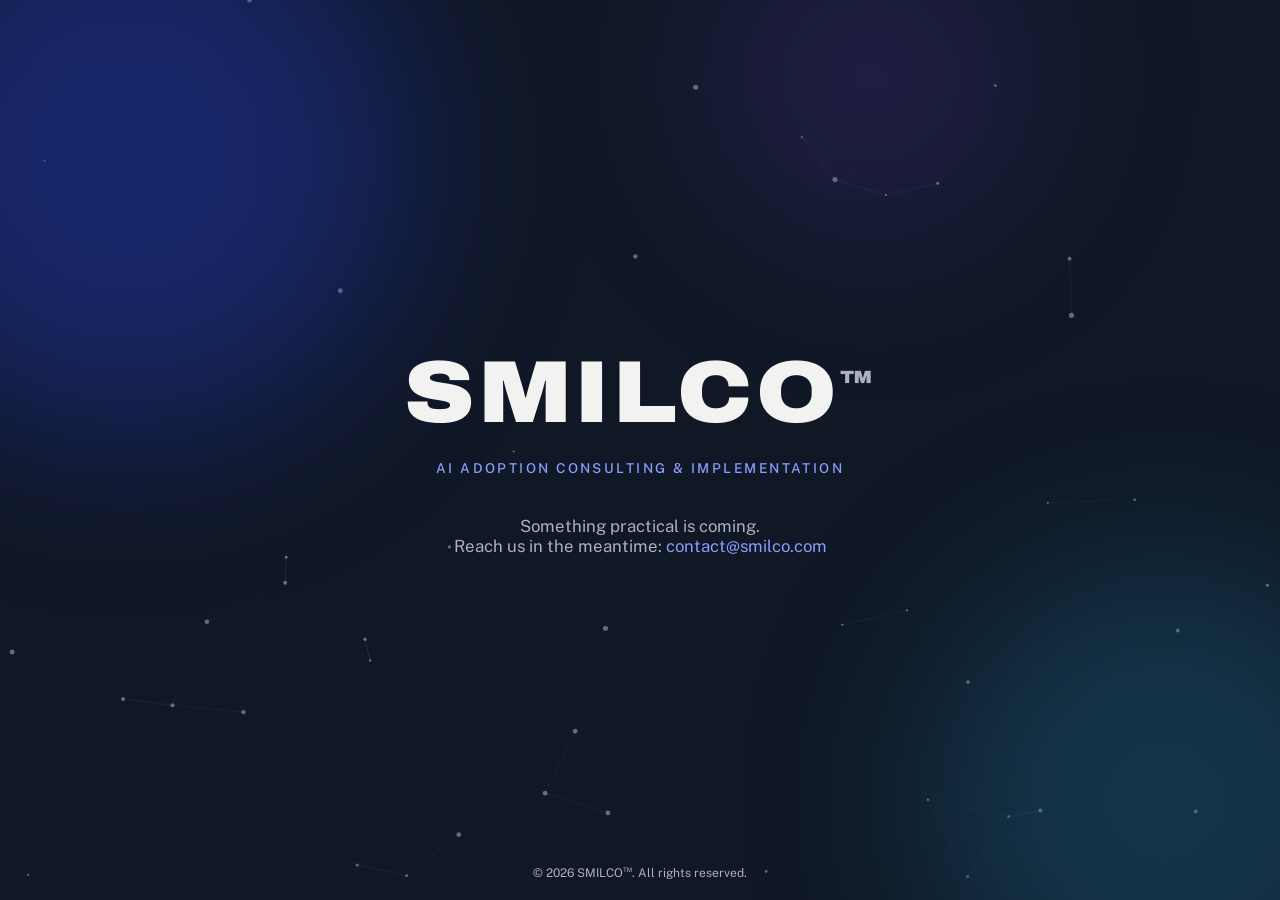
==== commit 97919a98: "Category: AI adoption consulting and implementation Co-Authored-By: Claude Fable 5 <noreply@anthropi" ====
--- a/index.html
+++ b/index.html
@@ -4,241 +4,213 @@
   <meta charset="UTF-8">
   <meta name="viewport" content="width=device-width, initial-scale=1.0">
   <title>SMILCO — AI Adoption Consulting &amp; Implementation</title>
-  <meta name="description" content="SMILCO — AI adoption consulting and implementation. Strategy, implementation, and ongoing advisory: customer-service AI, document automation, marketing, and back-office workflows, run by principals with decades of operating experience.">
+  <meta name="description" content="SMILCO — AI adoption consulting and implementation. Launching soon.">
   <link rel="preconnect" href="https://fonts.googleapis.com">
   <link rel="preconnect" href="https://fonts.gstatic.com" crossorigin>
-  <link href="https://fonts.googleapis.com/css2?family=Archivo:wdth,wght@62..125,400..900&family=Public+Sans:ital,wght@0,400;0,500;0,600;1,400&display=swap" rel="stylesheet">
-  <link rel="stylesheet" href="css/style.css">
+  <link href="https://fonts.googleapis.com/css2?family=Archivo:wdth,wght@62..125,400..900&family=Public+Sans:wght@400;500&display=swap" rel="stylesheet">
+  <style>
+    :root {
+      --bg: #101725;
+      --ink: #F2F3F0;
+      --slate: #A9B2C2;
+      --accent: #8B9BFF;
+    }
+    * { box-sizing: border-box; }
+    html, body { height: 100%; }
+    body {
+      margin: 0;
+      min-height: 100vh;
+      display: flex;
+      align-items: center;
+      justify-content: center;
+      background: var(--bg);
+      color: var(--ink);
+      font-family: "Public Sans", system-ui, sans-serif;
+      text-align: center;
+      padding: 1.5rem;
+      overflow: hidden;
+    }
+
+    /* --- Ambient background layers --- */
+    #net {
+      position: fixed;
+      inset: 0;
+      z-index: 0;
+    }
+    .glow {
+      position: fixed;
+      border-radius: 50%;
+      filter: blur(90px);
+      opacity: 0.35;
+      z-index: 0;
+      animation: drift 26s ease-in-out infinite alternate;
+    }
+    .glow.one {
+      width: 44vw; height: 44vw;
+      left: -12vw; top: -14vh;
+      background: #2743E3;
+    }
+    .glow.two {
+      width: 38vw; height: 38vw;
+      right: -10vw; bottom: -16vh;
+      background: #1B6E8F;
+      animation-duration: 34s;
+      animation-delay: -12s;
+    }
+    .glow.three {
+      width: 26vw; height: 26vw;
+      left: 55vw; top: -10vh;
+      background: #5A3FB8;
+      animation-duration: 42s;
+      animation-delay: -20s;
+      opacity: 0.22;
+    }
+    @keyframes drift {
+      from { transform: translate(0, 0) scale(1); }
+      to   { transform: translate(9vw, 7vh) scale(1.18); }
+    }
+
+    main, footer { position: relative; z-index: 1; }
+
+    .wordmark {
+      font-family: "Archivo", system-ui, sans-serif;
+      font-weight: 900;
+      font-stretch: 112%;
+      font-size: clamp(2.8rem, 10vw, 5.5rem);
+      letter-spacing: 0.04em;
+      margin: 0;
+      animation: rise 1.1s cubic-bezier(0.2, 0.7, 0.2, 1) both;
+    }
+    .wordmark sup { font-size: 0.35em; color: var(--slate); }
+    .motto {
+      font-family: "Archivo", system-ui, sans-serif;
+      font-weight: 600;
+      font-size: clamp(1.1rem, 3vw, 1.5rem);
+      color: var(--ink);
+      margin: 1.5rem 0 0;
+      opacity: 0.9;
+    }
+    .tagline {
+      text-transform: uppercase;
+      letter-spacing: 0.18em;
+      font-size: 0.85rem;
+      font-weight: 500;
+      color: var(--accent);
+      margin: 1.25rem 0 0;
+      animation: rise 1.1s 0.25s cubic-bezier(0.2, 0.7, 0.2, 1) both;
+    }
+    .soon {
+      color: var(--slate);
+      margin: 2.5rem 0 0;
+      font-size: 1.05rem;
+      animation: rise 1.1s 0.5s cubic-bezier(0.2, 0.7, 0.2, 1) both;
+    }
+    @keyframes rise {
+      from { opacity: 0; transform: translateY(18px); }
+      to   { opacity: 1; transform: translateY(0); }
+    }
+    a { color: var(--accent); text-decoration: none; }
+    a:hover { text-decoration: underline; }
+    footer {
+      position: fixed;
+      bottom: 1.25rem;
+      left: 0; right: 0;
+      font-size: 0.75rem;
+      color: var(--slate);
+      padding: 0 1.5rem;
+    }
+
+    @media (prefers-reduced-motion: reduce) {
+      .glow, .wordmark, .tagline, .soon { animation: none; }
+      #net { display: none; }
+    }
+  </style>
 </head>
 <body>
-
-  <header class="site-header">
-    <a class="wordmark" href="#top">SMILCO<span class="tm">™</span></a>
-    <nav aria-label="Main">
-      <a href="#services">Services</a>
-      <a href="#how">How We Engage</a>
-      <a href="#why">About</a>
-      <a href="team.html">Team</a>
-      <a class="nav-cta" href="#start">Get Started</a>
-    </nav>
-  </header>
-
-  <main id="top">
-
-    <section class="hero">
-      <canvas id="starfield" aria-hidden="true"></canvas>
-      <div class="glow one" aria-hidden="true"></div>
-      <div class="glow two" aria-hidden="true"></div>
-      <div class="hero-inner">
-        <p class="eyebrow">AI adoption consulting &amp; implementation</p>
-        <h1>Put AI to work<br>in your business.</h1>
-        <p class="lede">
-          SMILCO develops AI strategies that fit your business — and turns them
-          into real capability: better ways to serve your customers, run your
-          operations, and get work done. Integrated into how you already work,
-          supported after launch — no hype, no jargon.
-        </p>
-        <div class="hero-actions">
-          <a class="button" href="#start">Book an AI Readiness Assessment</a>
-          <a class="button ghost" href="#services">See what we build</a>
-        </div>
-      </div>
-    </section>
-
-    <section id="services" class="services">
-      <div class="section-head">
-        <h2>Strategy first, then working tools</h2>
-        <p>Every engagement starts with a plan built around how you actually operate — then the tools that plan calls for, installed and supported.</p>
-      </div>
-      <div class="service-grid">
-        <article>
-          <h3>Customer-service AI</h3>
-          <p>An assistant on your website or phone line that answers questions,
-             books appointments, and captures every after-hours lead — then hands
-             off to a human the moment it should.</p>
-        </article>
-        <article>
-          <h3>Document automation</h3>
-          <p>Intake forms that fill themselves, quotes and letters drafted from
-             your templates, contracts and long email threads summarized to the
-             points that matter.</p>
-        </article>
-        <article>
-          <h3>Marketing, on-brand</h3>
-          <p>Review responses, social posts, and email campaigns produced
-             consistently in your voice — the visible win most businesses
-             see first.</p>
-        </article>
-        <article>
-          <h3>Back-office workflows</h3>
-          <p>AI connected to your email, scheduling, and records — meeting notes
-             that write themselves, follow-ups that never slip, bookkeeping that
-             categorizes itself.</p>
-        </article>
-        <article class="service-wide">
-          <h3>Adoption done thoughtfully</h3>
-          <p>AI adoption raises real questions — data handling, customer
-             disclosures, employee use of AI tools. We set up your systems with
-             those concerns in mind from day one, and we'll tell you plainly
-             when a question deserves your own professional advisors.</p>
-        </article>
-      </div>
-    </section>
-
-    <section id="how" class="how">
-      <div class="section-head">
-        <h2>How we engage</h2>
-        <p>Every engagement is fixed-scope and begins with the diagnostic. You'll know
-           the cost and the deliverable before anything starts — and we'll tell you
-           plainly what <em>not</em> to buy.</p>
-      </div>
-      <ol class="steps">
-        <li>
-          <h3>AI Readiness Assessment</h3>
-          <p>A structured diagnostic of your operation: where the hours and the
-             money actually go, where AI genuinely returns them, and what to
-             ignore. Delivered as a written, prioritized roadmap you own —
-             whoever you build with. <strong>Flat fee, from $1,500.</strong></p>
-        </li>
-        <li>
-          <h3>Implementation engagements</h3>
-          <p>The highest-value items from your roadmap, delivered as fixed-scope
-             projects built into the systems you already run. No rip-and-replace,
-             no open-ended billing. <strong>Scoped from the roadmap; engagements
-             begin at $5,000.</strong></p>
-        </li>
-        <li>
-          <h3>Retained advisory</h3>
-          <p>AI changes monthly; your strategy shouldn't go stale. Ongoing counsel,
-             quarterly roadmap reviews, team guidance, and priority support — so
-             keeping up with AI is our job, not yours.
-             <strong>From $1,500/month.</strong></p>
-        </li>
-      </ol>
-    </section>
-
-    <section id="why" class="why">
-      <div class="section-head">
-        <h2>About SMILCO</h2>
-      </div>
-      <div class="why-cols">
-        <p>
-          Anyone can wire up a chatbot. The difference is judgment — knowing
-          which tools genuinely pay for themselves, which are hype, and how to
-          introduce them without disrupting the way you work or the trust of
-          your customers. Consider what the status quo already costs you: the
-          after-hours calls that become someone else's customers, the skilled
-          people spending a third of their week on paperwork, the technology
-          decisions made by whoever sold the loudest. That's the bill you're
-          paying today — it just never arrives as an invoice.
-        </p>
-        <p>
-          The tools themselves are available to anyone — which is exactly the
-          problem. What most businesses discover is that the distance between
-          a demo and a dependable system is enormous, and crossing it costs
-          months of trial, error, and abandoned subscriptions. That distance
-          is our business: knowing what works, what breaks, and what it takes
-          to make AI hold up under the weight of a real operation.
-        </p>
-      </div>
-      <p class="team-link"><a href="team.html">Meet the team &rarr;</a></p>
-    </section>
-
-    <section id="start" class="start">
-      <h2>Begin with the assessment</h2>
-      <p>
-        Tell us about your business — what you do, and what eats your week —
-        and we'll schedule your AI Readiness Assessment. Flat fee, written
-        roadmap, yours to keep, no obligation beyond it. We take a limited
-        number of engagements each quarter and work with each client directly.
-      </p>
-      <a class="button" href="mailto:contact@smilco.com?subject=AI%20Readiness%20Assessment">contact@smilco.com</a>
-    </section>
-
+  <canvas id="net" aria-hidden="true"></canvas>
+  <div class="glow one" aria-hidden="true"></div>
+  <div class="glow two" aria-hidden="true"></div>
+  <div class="glow three" aria-hidden="true"></div>
+
+  <main>
+    <h1 class="wordmark">SMILCO<sup>&#8482;</sup></h1>
+    <p class="tagline">AI adoption consulting &amp; implementation</p>
+    <p class="soon">Something practical is coming.<br>
+       Reach us in the meantime: <a href="mailto:contact@smilco.com">contact@smilco.com</a></p>
   </main>
-
-  <footer class="site-footer">
-    <p>&copy; 2026 SMILCO<sup>™</sup>. All rights reserved.</p>
-    <p><a href="terms.html">Terms of Service</a> &middot; <a href="privacy.html">Privacy Policy</a></p>
-  </footer>
+  <footer>&copy; 2026 SMILCO<sup>™</sup>. All rights reserved.</footer>
 
   <script>
   (function () {
     if (window.matchMedia('(prefers-reduced-motion: reduce)').matches) return;
-    var hero = document.querySelector('.hero');
-    var canvas = document.getElementById('starfield');
-    if (!hero || !canvas) return;
+    var canvas = document.getElementById('net');
     var ctx = canvas.getContext('2d');
     var dpr = Math.min(window.devicePixelRatio || 1, 2);
     var W, H, points;
 
-    // Constellations as normalized shapes; each drifts whole and names itself on dwell.
     var CONSTELLATIONS = [
       {
         name: 'L Y R A',
         shape: [
-          { x: 0.00, y: 0.00, r: 2.6 },   // Vega
-          { x: 0.045, y: 0.075, r: 1.6 }, // zeta
-          { x: 0.135, y: 0.095, r: 1.5 }, // delta
-          { x: 0.155, y: 0.21, r: 1.5 },  // gamma
-          { x: 0.065, y: 0.19, r: 1.6 }   // beta
+          { x: 0.00, y: 0.00, r: 2.6 },
+          { x: 0.045, y: 0.075, r: 1.6 },
+          { x: 0.135, y: 0.095, r: 1.5 },
+          { x: 0.155, y: 0.21, r: 1.5 },
+          { x: 0.065, y: 0.19, r: 1.6 }
         ],
         lines: [[0,1],[1,2],[2,3],[3,4],[4,1]],
-        home: { x: 0.62, y: 0.10 }, v: { x: 0.045, y: 0.02 }, size: 0.55
+        size: 0.32
       },
       {
         name: 'L I B R A',
         shape: [
-          { x: 0.00, y: 0.02, r: 2.0 },   // zubeneschamali (beta)
-          { x: 0.11, y: 0.16, r: 2.1 },   // zubenelgenubi (alpha)
-          { x: 0.22, y: 0.00, r: 1.6 },   // gamma
-          { x: 0.15, y: 0.33, r: 1.5 },   // sigma
-          { x: 0.30, y: 0.30, r: 1.4 }    // upsilon
+          { x: 0.00, y: 0.02, r: 2.0 },
+          { x: 0.11, y: 0.16, r: 2.1 },
+          { x: 0.22, y: 0.00, r: 1.6 },
+          { x: 0.15, y: 0.33, r: 1.5 },
+          { x: 0.30, y: 0.30, r: 1.4 }
         ],
         lines: [[0,1],[0,2],[1,2],[1,3],[2,4]],
-        home: { x: 0.15, y: 0.45 }, v: { x: 0.035, y: -0.012 }, size: 0.5
+        size: 0.3
       },
       {
         name: 'C O R O N A  B O R E A L I S',
         shape: [
-          { x: 0.00, y: 0.10, r: 1.4 },   // iota
-          { x: 0.07, y: 0.03, r: 1.5 },   // epsilon
-          { x: 0.15, y: 0.00, r: 1.5 },   // delta
-          { x: 0.23, y: 0.02, r: 2.3 },   // alphecca (alpha)
-          { x: 0.31, y: 0.06, r: 1.5 },   // beta
-          { x: 0.37, y: 0.13, r: 1.4 },   // theta
-          { x: 0.41, y: 0.22, r: 1.3 }    // tau
+          { x: 0.00, y: 0.10, r: 1.4 },
+          { x: 0.07, y: 0.03, r: 1.5 },
+          { x: 0.15, y: 0.00, r: 1.5 },
+          { x: 0.23, y: 0.02, r: 2.3 },
+          { x: 0.31, y: 0.06, r: 1.5 },
+          { x: 0.37, y: 0.13, r: 1.4 },
+          { x: 0.41, y: 0.22, r: 1.3 }
         ],
         lines: [[0,1],[1,2],[2,3],[3,4],[4,5],[5,6]],
-        home: { x: 0.55, y: 0.30 }, v: { x: -0.03, y: 0.015 }, size: 0.45
+        size: 0.28
       }
     ];
     var mouse = { x: -9999, y: -9999 };
-    var DWELL_MS = 550;   // linger this long before a name appears
+    var DWELL_MS = 550;
+    var active = null;
+    var nextAppearance = performance.now() + 15000 + Math.random() * 30000;
+    var lastIndex = -1;
 
     function resize() {
-      var rect = hero.getBoundingClientRect();
-      W = rect.width; H = rect.height;
+      W = window.innerWidth; H = window.innerHeight;
       canvas.width = W * dpr; canvas.height = H * dpr;
       canvas.style.width = W + 'px'; canvas.style.height = H + 'px';
       ctx.setTransform(dpr, 0, 0, dpr, 0, 0);
-      var count = Math.max(24, Math.min(60, Math.round(W * H / 24000)));
+      var count = Math.max(28, Math.min(70, Math.round(W * H / 26000)));
       points = [];
       for (var i = 0; i < count; i++) {
         points.push({
           x: Math.random() * W,
           y: Math.random() * H,
-          vx: (Math.random() - 0.5) * 0.2,
-          vy: (Math.random() - 0.5) * 0.2,
-          r: 1 + Math.random() * 1.5
+          vx: (Math.random() - 0.5) * 0.22,
+          vy: (Math.random() - 0.5) * 0.22,
+          r: 1 + Math.random() * 1.6
         });
       }
     }
-
-    // One constellation at a time, appearing infrequently.
-    var active = null;
-    var nextAppearance = performance.now() + 15000 + Math.random() * 30000;
-    var lastIndex = -1;
 
     function spawnConstellation() {
       var i;
@@ -252,7 +224,7 @@
         def: c,
         scale: scale,
         x: fromLeft ? -scale * 0.5 : W + scale * 0.1,
-        y: H * (0.08 + Math.random() * 0.4),
+        y: H * (0.05 + Math.random() * 0.5),
         vx: (fromLeft ? 1 : -1) * (0.03 + Math.random() * 0.02),
         vy: (Math.random() - 0.5) * 0.015,
         born: performance.now(),
@@ -261,10 +233,9 @@
       };
     }
 
-    var LINK = 120;
+    var LINK = 130;
     function frame() {
       ctx.clearRect(0, 0, W, H);
-
       for (var i = 0; i < points.length; i++) {
         var p = points[i];
         p.x += p.vx; p.y += p.vy;
@@ -277,7 +248,7 @@
           var dx = a.x - b.x, dy = a.y - b.y;
           var d = Math.sqrt(dx * dx + dy * dy);
           if (d < LINK) {
-            ctx.strokeStyle = 'rgba(139, 155, 255,' + (0.14 * (1 - d / LINK)) + ')';
+            ctx.strokeStyle = 'rgba(139, 155, 255,' + (0.16 * (1 - d / LINK)) + ')';
             ctx.lineWidth = 1;
             ctx.beginPath(); ctx.moveTo(a.x, a.y); ctx.lineTo(b.x, b.y); ctx.stroke();
           }
@@ -285,26 +256,22 @@
       }
       for (var i = 0; i < points.length; i++) {
         var p = points[i];
-        ctx.fillStyle = 'rgba(169, 178, 194, 0.5)';
+        ctx.fillStyle = 'rgba(169, 178, 194, 0.55)';
         ctx.beginPath(); ctx.arc(p.x, p.y, p.r, 0, Math.PI * 2); ctx.fill();
       }
 
-      // Occasional visitor: at most one constellation, drifting through.
       var now = performance.now();
       if (!active && now > nextAppearance) spawnConstellation();
-
       if (active) {
         active.x += active.vx; active.y += active.vy;
         var gone = (active.vx > 0 && active.x - active.scale * 0.1 > W) ||
                    (active.vx < 0 && active.x + active.scale * 0.5 < 0);
         if (gone) {
           active = null;
-          nextAppearance = now + 60000 + Math.random() * 120000; // 1–3 quiet minutes
-        }
-      }
-
+          nextAppearance = now + 60000 + Math.random() * 120000;
+        }
+      }
       if (active) {
-        // Fade in over first ~6s of life; brightness capped subtle.
         var age = (now - active.born) / 6000;
         var vis = Math.min(1, age);
         var def = active.def;
@@ -323,8 +290,6 @@
             : 'rgba(210, 220, 250,' + (0.8 * vis) + ')';
           ctx.beginPath(); ctx.arc(pts[k].x, pts[k].y, pts[k].r, 0, Math.PI * 2); ctx.fill();
         }
-
-        // Dwell-hover: linger near it and its name fades in.
         var minX = pts[0].x, maxX = pts[0].x, minY = pts[0].y, maxY = pts[0].y;
         for (var k = 1; k < pts.length; k++) {
           minX = Math.min(minX, pts[k].x); maxX = Math.max(maxX, pts[k].x);
@@ -354,20 +319,13 @@
       requestAnimationFrame(frame);
     }
 
-    hero.addEventListener('mousemove', function (e) {
-      var rect = canvas.getBoundingClientRect();
-      mouse.x = e.clientX - rect.left;
-      mouse.y = e.clientY - rect.top;
+    window.addEventListener('mousemove', function (e) {
+      mouse.x = e.clientX; mouse.y = e.clientY;
     });
-    hero.addEventListener('mouseleave', function () {
-      mouse.x = -9999; mouse.y = -9999;
-    });
-
     window.addEventListener('resize', resize);
     resize();
     requestAnimationFrame(frame);
   })();
   </script>
-
 </body>
 </html>
